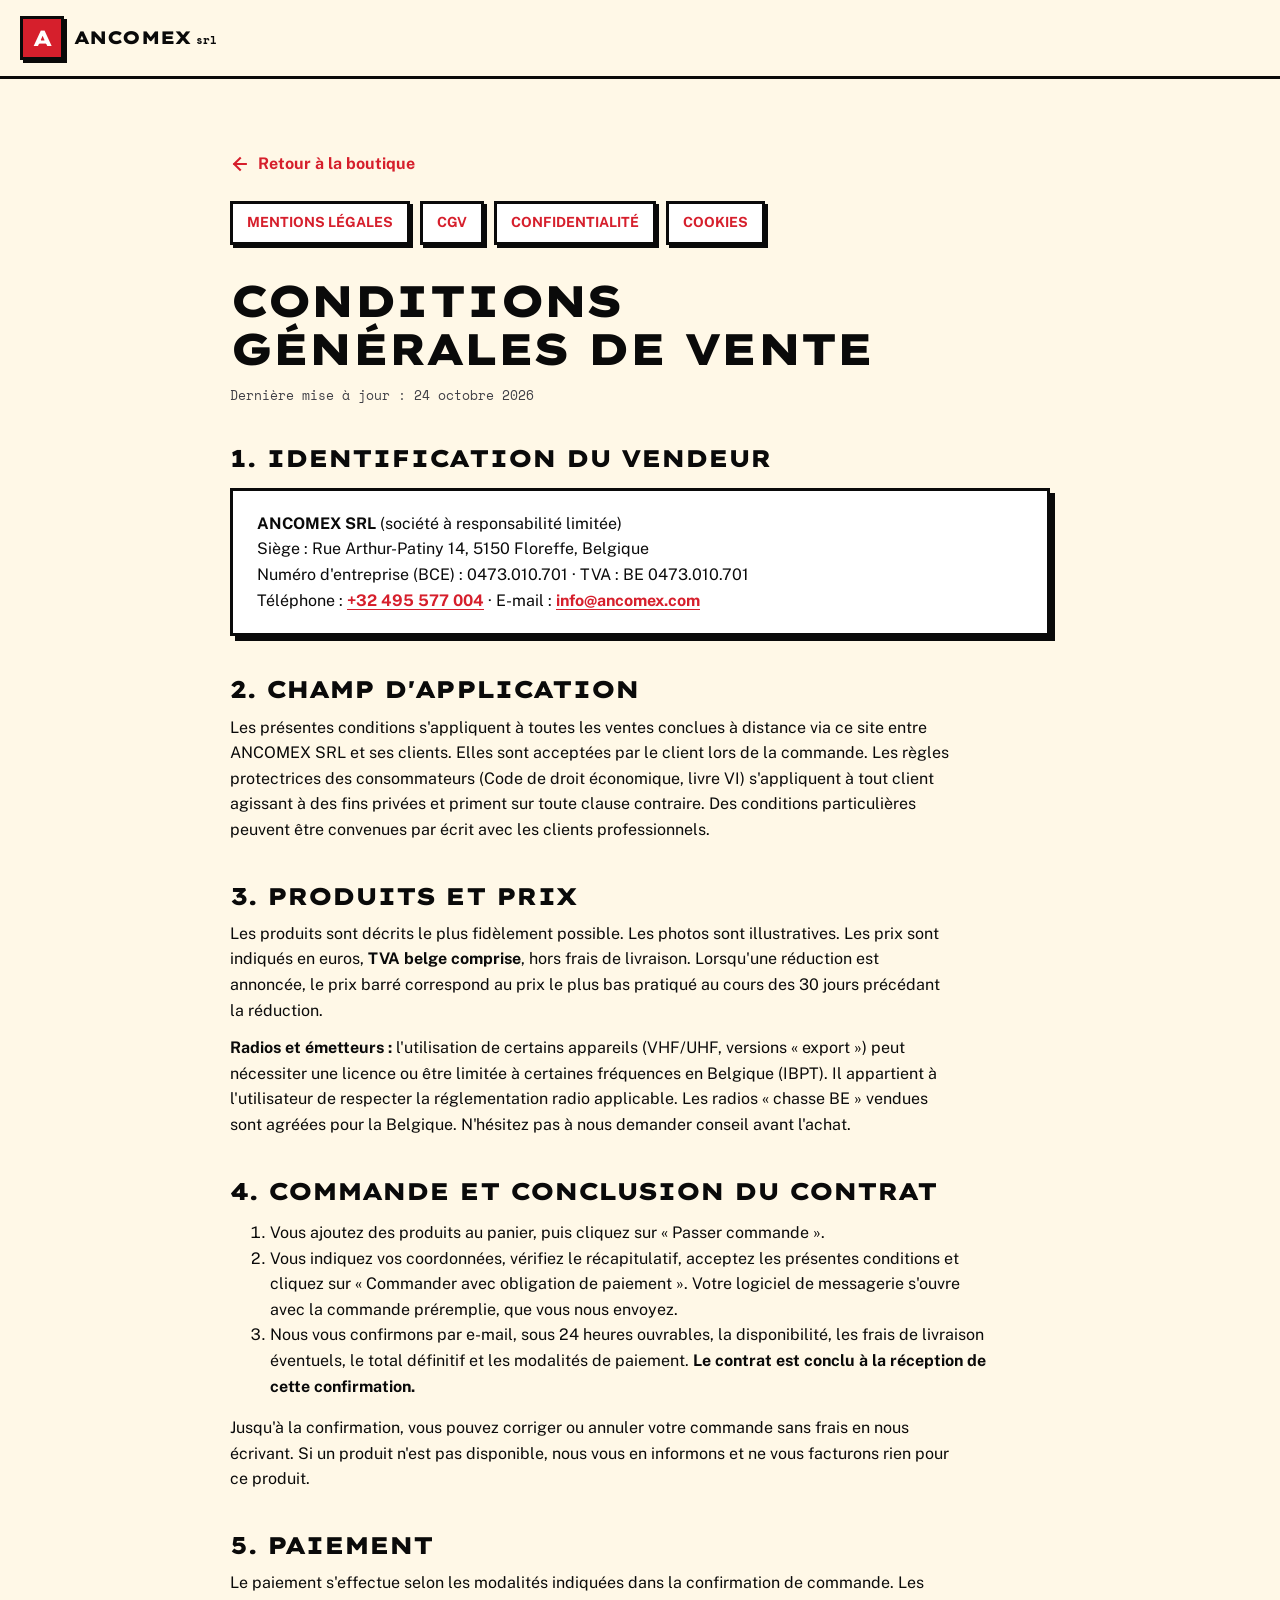
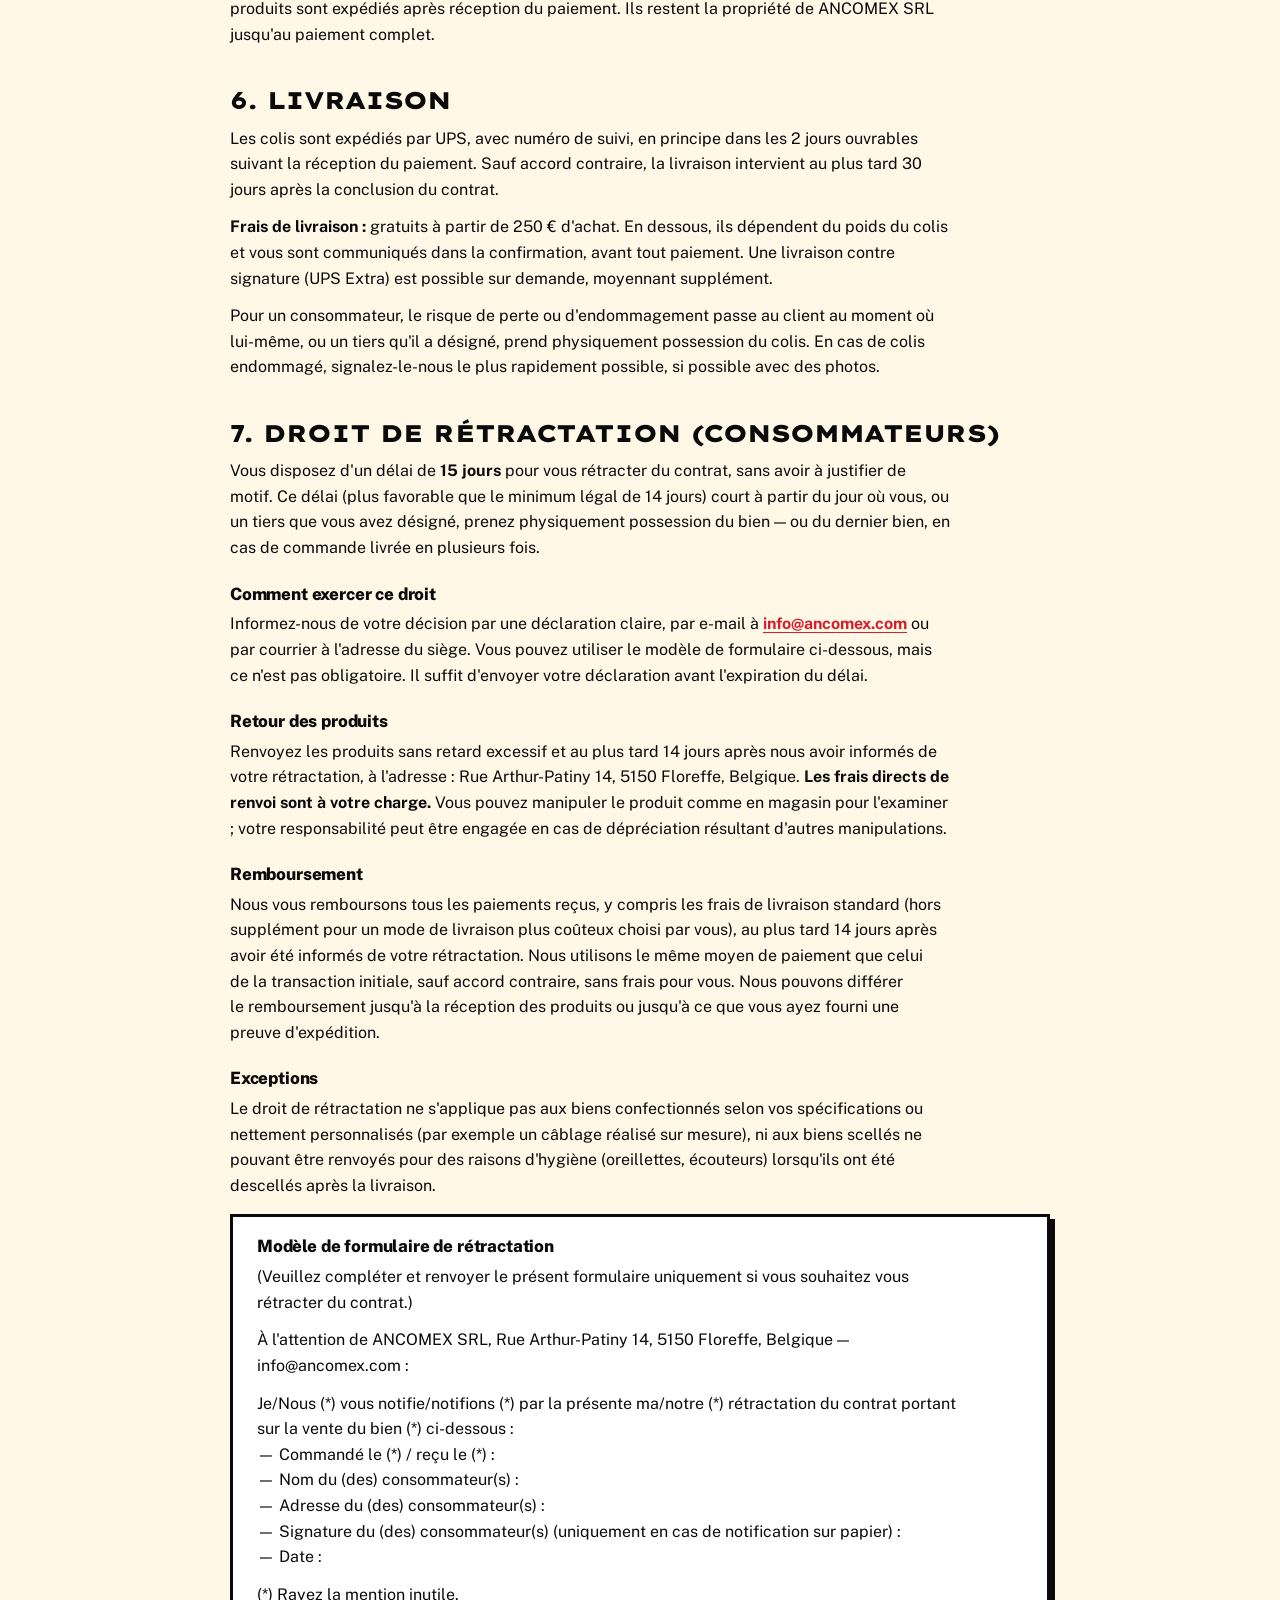
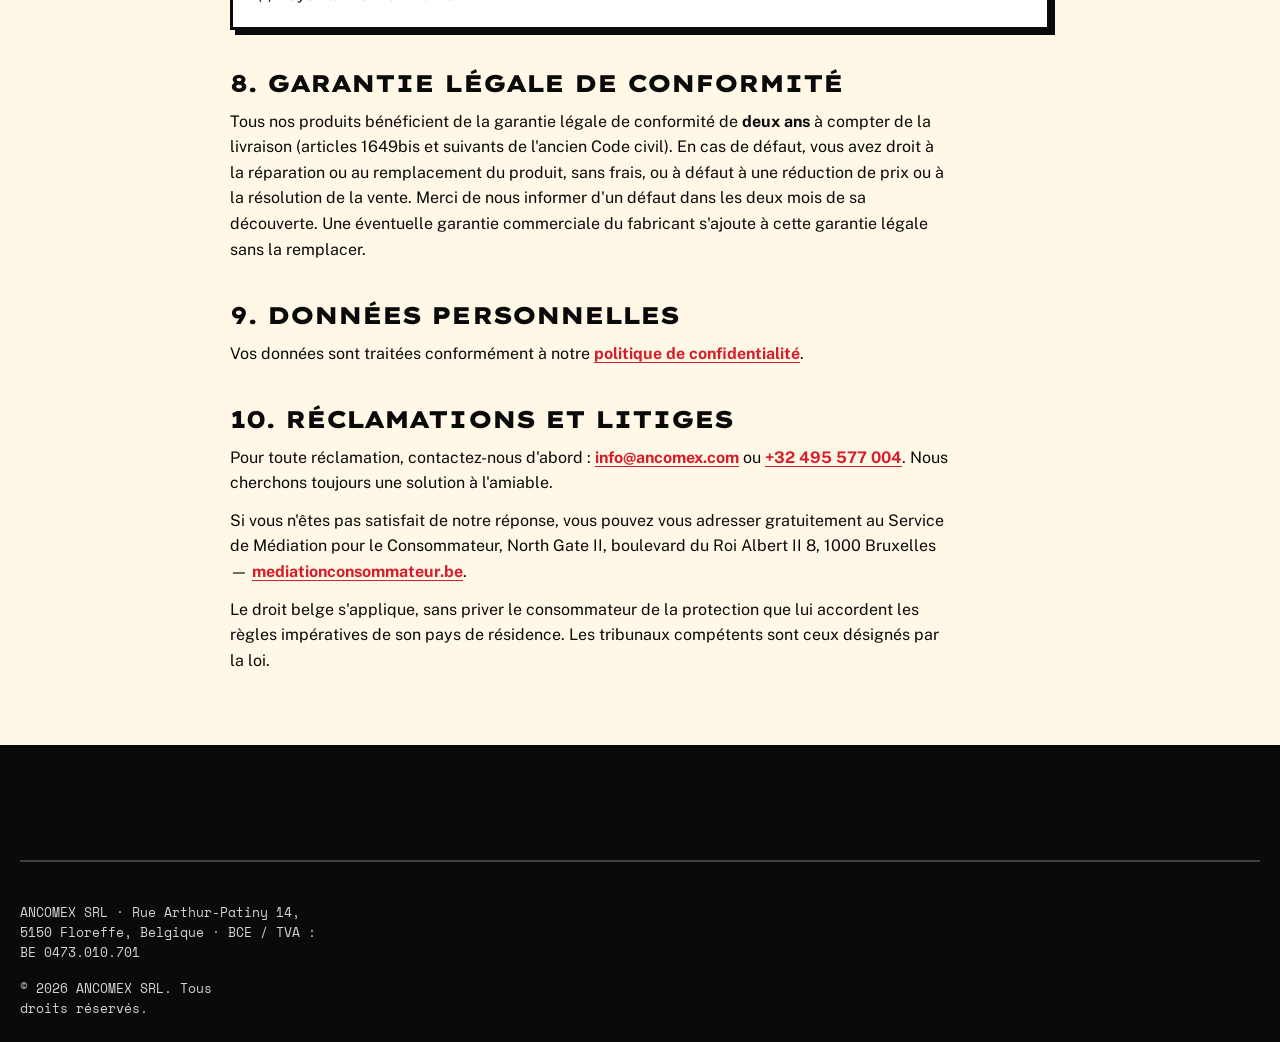
==== cgv.html @ 36da83a5 "Mise en conformité UE/Belgique : RGPD, cookies, CGV, Omnibus - Polices auto-hébergées (plus d'appel " ====
<!doctype html>
<html lang="fr">
<head>
  <meta charset="utf-8">
  <meta name="viewport" content="width=device-width, initial-scale=1">
  <title>Conditions générales de vente — Ancomex</title>
  <meta name="description" content="Conditions générales de vente d'Ancomex : commande, prix, livraison, droit de rétractation et garantie légale.">
  <meta name="theme-color" content="#FFD60A">
  <link rel="icon" href="favicon.svg?v=4" type="image/svg+xml">
  <link rel="stylesheet" href="styles-v5.css">
</head>
<body>
  <a class="skip" href="#main">Aller au contenu</a>
  <svg width="0" height="0" style="position:absolute" aria-hidden="true">
    <symbol id="i-arrow" viewBox="0 0 24 24"><path d="M5 12h14M12 5l7 7-7 7"/></symbol>
  </svg>
  <header class="header">
    <div class="container header__in">
      <a class="logo" href="index.html" aria-label="Ancomex, accueil">
        <span class="logo__mark" aria-hidden="true">A</span>
        <span class="logo__txt">ANCOMEX<small>srl</small></span>
      </a>
    </div>
  </header>
  <main id="main" class="legal">
    <div class="container legal__in">
      <a class="back" href="index.html"><svg class="ic" aria-hidden="true"><use href="#i-arrow"/></svg>Retour à la boutique</a>
      <nav class="legal__nav" aria-label="Pages légales">
        <a class="link" href="mentions-legales.html">Mentions légales</a>
        <a class="link" href="cgv.html" aria-current="page">CGV</a>
        <a class="link" href="confidentialite.html">Confidentialité</a>
        <a class="link" href="cookies.html">Cookies</a>
      </nav>
      <h1>Conditions générales de vente</h1>
      <p class="updated">Dernière mise à jour : 24 octobre 2026</p>

      <h2>1. Identification du vendeur</h2>
      <div class="box">
        <p><strong>ANCOMEX SRL</strong> (société à responsabilité limitée)<br>
        Siège : Rue Arthur-Patiny 14, 5150 Floreffe, Belgique<br>
        Numéro d'entreprise (BCE) : 0473.010.701 · TVA : BE 0473.010.701<br>
        Téléphone : <a href="tel:+32495577004">+32 495 577 004</a> · E-mail : <a href="mailto:info@ancomex.com">info@ancomex.com</a></p>
      </div>

      <h2>2. Champ d'application</h2>
      <p>Les présentes conditions s'appliquent à toutes les ventes conclues à distance via ce site entre ANCOMEX SRL et ses clients. Elles sont acceptées par le client lors de la commande. Les règles protectrices des consommateurs (Code de droit économique, livre VI) s'appliquent à tout client agissant à des fins privées et priment sur toute clause contraire. Des conditions particulières peuvent être convenues par écrit avec les clients professionnels.</p>

      <h2>3. Produits et prix</h2>
      <p>Les produits sont décrits le plus fidèlement possible. Les photos sont illustratives. Les prix sont indiqués en euros, <strong>TVA belge comprise</strong>, hors frais de livraison. Lorsqu'une réduction est annoncée, le prix barré correspond au prix le plus bas pratiqué au cours des 30 jours précédant la réduction.</p>
      <p><strong>Radios et émetteurs :</strong> l'utilisation de certains appareils (VHF/UHF, versions « export ») peut nécessiter une licence ou être limitée à certaines fréquences en Belgique (IBPT). Il appartient à l'utilisateur de respecter la réglementation radio applicable. Les radios « chasse BE » vendues sont agréées pour la Belgique. N'hésitez pas à nous demander conseil avant l'achat.</p>

      <h2>4. Commande et conclusion du contrat</h2>
      <ol>
        <li>Vous ajoutez des produits au panier, puis cliquez sur « Passer commande ».</li>
        <li>Vous indiquez vos coordonnées, vérifiez le récapitulatif, acceptez les présentes conditions et cliquez sur « Commander avec obligation de paiement ». Votre logiciel de messagerie s'ouvre avec la commande préremplie, que vous nous envoyez.</li>
        <li>Nous vous confirmons par e-mail, sous 24 heures ouvrables, la disponibilité, les frais de livraison éventuels, le total définitif et les modalités de paiement. <strong>Le contrat est conclu à la réception de cette confirmation.</strong></li>
      </ol>
      <p>Jusqu'à la confirmation, vous pouvez corriger ou annuler votre commande sans frais en nous écrivant. Si un produit n'est pas disponible, nous vous en informons et ne vous facturons rien pour ce produit.</p>

      <h2>5. Paiement</h2>
      <p>Le paiement s'effectue selon les modalités indiquées dans la confirmation de commande. Les produits sont expédiés après réception du paiement. Ils restent la propriété de ANCOMEX SRL jusqu'au paiement complet.</p>

      <h2>6. Livraison</h2>
      <p>Les colis sont expédiés par UPS, avec numéro de suivi, en principe dans les 2 jours ouvrables suivant la réception du paiement. Sauf accord contraire, la livraison intervient au plus tard 30 jours après la conclusion du contrat.</p>
      <p><strong>Frais de livraison :</strong> gratuits à partir de 250 € d'achat. En dessous, ils dépendent du poids du colis et vous sont communiqués dans la confirmation, avant tout paiement. Une livraison contre signature (UPS Extra) est possible sur demande, moyennant supplément.</p>
      <p>Pour un consommateur, le risque de perte ou d'endommagement passe au client au moment où lui-même, ou un tiers qu'il a désigné, prend physiquement possession du colis. En cas de colis endommagé, signalez-le-nous le plus rapidement possible, si possible avec des photos.</p>

      <h2 id="retractation">7. Droit de rétractation (consommateurs)</h2>
      <p>Vous disposez d'un délai de <strong>15 jours</strong> pour vous rétracter du contrat, sans avoir à justifier de motif. Ce délai (plus favorable que le minimum légal de 14 jours) court à partir du jour où vous, ou un tiers que vous avez désigné, prenez physiquement possession du bien — ou du dernier bien, en cas de commande livrée en plusieurs fois.</p>
      <h3>Comment exercer ce droit</h3>
      <p>Informez-nous de votre décision par une déclaration claire, par e-mail à <a href="mailto:info@ancomex.com">info@ancomex.com</a> ou par courrier à l'adresse du siège. Vous pouvez utiliser le modèle de formulaire ci-dessous, mais ce n'est pas obligatoire. Il suffit d'envoyer votre déclaration avant l'expiration du délai.</p>
      <h3>Retour des produits</h3>
      <p>Renvoyez les produits sans retard excessif et au plus tard 14 jours après nous avoir informés de votre rétractation, à l'adresse : Rue Arthur-Patiny 14, 5150 Floreffe, Belgique. <strong>Les frais directs de renvoi sont à votre charge.</strong> Vous pouvez manipuler le produit comme en magasin pour l'examiner ; votre responsabilité peut être engagée en cas de dépréciation résultant d'autres manipulations.</p>
      <h3>Remboursement</h3>
      <p>Nous vous remboursons tous les paiements reçus, y compris les frais de livraison standard (hors supplément pour un mode de livraison plus coûteux choisi par vous), au plus tard 14 jours après avoir été informés de votre rétractation. Nous utilisons le même moyen de paiement que celui de la transaction initiale, sauf accord contraire, sans frais pour vous. Nous pouvons différer le remboursement jusqu'à la réception des produits ou jusqu'à ce que vous ayez fourni une preuve d'expédition.</p>
      <h3>Exceptions</h3>
      <p>Le droit de rétractation ne s'applique pas aux biens confectionnés selon vos spécifications ou nettement personnalisés (par exemple un câblage réalisé sur mesure), ni aux biens scellés ne pouvant être renvoyés pour des raisons d'hygiène (oreillettes, écouteurs) lorsqu'ils ont été descellés après la livraison.</p>

      <div class="box">
        <h3 style="margin-top:0">Modèle de formulaire de rétractation</h3>
        <p>(Veuillez compléter et renvoyer le présent formulaire uniquement si vous souhaitez vous rétracter du contrat.)</p>
        <p>À l'attention de ANCOMEX SRL, Rue Arthur-Patiny 14, 5150 Floreffe, Belgique — info@ancomex.com :</p>
        <p>Je/Nous (*) vous notifie/notifions (*) par la présente ma/notre (*) rétractation du contrat portant sur la vente du bien (*) ci-dessous :<br>
        — Commandé le (*) / reçu le (*) :<br>
        — Nom du (des) consommateur(s) :<br>
        — Adresse du (des) consommateur(s) :<br>
        — Signature du (des) consommateur(s) (uniquement en cas de notification sur papier) :<br>
        — Date :</p>
        <p>(*) Rayez la mention inutile.</p>
      </div>

      <h2>8. Garantie légale de conformité</h2>
      <p>Tous nos produits bénéficient de la garantie légale de conformité de <strong>deux ans</strong> à compter de la livraison (articles 1649bis et suivants de l'ancien Code civil). En cas de défaut, vous avez droit à la réparation ou au remplacement du produit, sans frais, ou à défaut à une réduction de prix ou à la résolution de la vente. Merci de nous informer d'un défaut dans les deux mois de sa découverte. Une éventuelle garantie commerciale du fabricant s'ajoute à cette garantie légale sans la remplacer.</p>

      <h2>9. Données personnelles</h2>
      <p>Vos données sont traitées conformément à notre <a href="confidentialite.html">politique de confidentialité</a>.</p>

      <h2>10. Réclamations et litiges</h2>
      <p>Pour toute réclamation, contactez-nous d'abord : <a href="mailto:info@ancomex.com">info@ancomex.com</a> ou <a href="tel:+32495577004">+32 495 577 004</a>. Nous cherchons toujours une solution à l'amiable.</p>
      <p>Si vous n'êtes pas satisfait de notre réponse, vous pouvez vous adresser gratuitement au Service de Médiation pour le Consommateur, North Gate II, boulevard du Roi Albert II 8, 1000 Bruxelles — <a href="https://www.mediationconsommateur.be" rel="noopener">mediationconsommateur.be</a>.</p>
      <p>Le droit belge s'applique, sans priver le consommateur de la protection que lui accordent les règles impératives de son pays de résidence. Les tribunaux compétents sont ceux désignés par la loi.</p>
    </div>
  </main>
  <footer class="footer">
    <div class="container footer__bottom">
      <p>ANCOMEX SRL · Rue Arthur-Patiny 14, 5150 Floreffe, Belgique · BCE / TVA : BE 0473.010.701</p>
      <p>© 2026 ANCOMEX SRL. Tous droits réservés.</p>
    </div>
  </footer>
</body>
</html>
---- styles-v5.css ----
/* Polices auto-hébergées (SIL Open Font License) — aucun appel à Google */
@font-face { font-family: "Lexend Mega"; font-style: normal; font-weight: 600; font-display: swap; src: url("fonts/lexend-mega-600.woff2") format("woff2"); unicode-range: U+0000-00FF, U+0131, U+0152-0153, U+02BB-02BC, U+02C6, U+02DA, U+02DC, U+0304, U+0308, U+0329, U+2000-206F, U+20AC, U+2122, U+2191, U+2193, U+2212, U+2215, U+FEFF, U+FFFD; }
@font-face { font-family: "Lexend Mega"; font-style: normal; font-weight: 800; font-display: swap; src: url("fonts/lexend-mega-600.woff2") format("woff2"); unicode-range: U+0000-00FF, U+0131, U+0152-0153, U+02BB-02BC, U+02C6, U+02DA, U+02DC, U+0304, U+0308, U+0329, U+2000-206F, U+20AC, U+2122, U+2191, U+2193, U+2212, U+2215, U+FEFF, U+FFFD; }
@font-face { font-family: "Public Sans"; font-style: normal; font-weight: 400; font-display: swap; src: url("fonts/public-sans-400.woff2") format("woff2"); unicode-range: U+0000-00FF, U+0131, U+0152-0153, U+02BB-02BC, U+02C6, U+02DA, U+02DC, U+0304, U+0308, U+0329, U+2000-206F, U+20AC, U+2122, U+2191, U+2193, U+2212, U+2215, U+FEFF, U+FFFD; }
@font-face { font-family: "Public Sans"; font-style: normal; font-weight: 500; font-display: swap; src: url("fonts/public-sans-400.woff2") format("woff2"); unicode-range: U+0000-00FF, U+0131, U+0152-0153, U+02BB-02BC, U+02C6, U+02DA, U+02DC, U+0304, U+0308, U+0329, U+2000-206F, U+20AC, U+2122, U+2191, U+2193, U+2212, U+2215, U+FEFF, U+FFFD; }
@font-face { font-family: "Public Sans"; font-style: normal; font-weight: 700; font-display: swap; src: url("fonts/public-sans-400.woff2") format("woff2"); unicode-range: U+0000-00FF, U+0131, U+0152-0153, U+02BB-02BC, U+02C6, U+02DA, U+02DC, U+0304, U+0308, U+0329, U+2000-206F, U+20AC, U+2122, U+2191, U+2193, U+2212, U+2215, U+FEFF, U+FFFD; }
@font-face { font-family: "Public Sans"; font-style: normal; font-weight: 800; font-display: swap; src: url("fonts/public-sans-400.woff2") format("woff2"); unicode-range: U+0000-00FF, U+0131, U+0152-0153, U+02BB-02BC, U+02C6, U+02DA, U+02DC, U+0304, U+0308, U+0329, U+2000-206F, U+20AC, U+2122, U+2191, U+2193, U+2212, U+2215, U+FEFF, U+FFFD; }
@font-face { font-family: "Space Mono"; font-style: normal; font-weight: 400; font-display: swap; src: url("fonts/space-mono-400.woff2") format("woff2"); unicode-range: U+0000-00FF, U+0131, U+0152-0153, U+02BB-02BC, U+02C6, U+02DA, U+02DC, U+0304, U+0308, U+0329, U+2000-206F, U+20AC, U+2122, U+2191, U+2193, U+2212, U+2215, U+FEFF, U+FFFD; }
@font-face { font-family: "Space Mono"; font-style: normal; font-weight: 700; font-display: swap; src: url("fonts/space-mono-700.woff2") format("woff2"); unicode-range: U+0000-00FF, U+0131, U+0152-0153, U+02BB-02BC, U+02C6, U+02DA, U+02DC, U+0304, U+0308, U+0329, U+2000-206F, U+20AC, U+2122, U+2191, U+2193, U+2212, U+2215, U+FEFF, U+FFFD; }

/* Ancomex — UI UX Pro Max: Neubrutalism + Bento Box Grid
   Hard 3px borders, 5px offset shadows, flat saturated colors, no gradients.
   Type: Lexend Mega (display) + Public Sans (body) + Space Mono (data). */
:root {
  --ink: #0A0A0A;
  --paper: #FFF8E7;
  --surface: #FFFFFF;
  --surface-2: #FFF1C9;
  --yellow: #FFD60A;
  --red: #D61F2C;
  --red-press: #B3141F;
  --blue: #2B59FF;
  --green: #0B7A3E;
  --fg: #0A0A0A;
  --muted: #3F3F46;
  --on-red: #FFFFFF;
  --line: var(--ink);
  --shadow-c: var(--ink);
  --bw: 3px;
  --sh: 5px;
  --radius: 4px;
  --font-display: "Lexend Mega", "Arial Black", sans-serif;
  --font-body: "Public Sans", system-ui, sans-serif;
  --font-mono: "Space Mono", ui-monospace, monospace;
  --ease: cubic-bezier(.3, .7, .2, 1);
  color-scheme: light;
}
@media (prefers-color-scheme: dark) {
  :root:not([data-theme="light"]) {
    --paper: #111111; --surface: #1C1C1C; --surface-2: #26231A;
    --fg: #FFF8E7; --muted: #D4D4D8; --line: #FFF8E7; --shadow-c: #FFD60A;
    --red: #E5323E; --green: #34D27B;
    color-scheme: dark;
  }
}

*, *::before, *::after { box-sizing: border-box; }
html { scroll-behavior: smooth; scroll-padding-top: 96px; -webkit-text-size-adjust: 100%; }
body { margin: 0; background: var(--paper); color: var(--fg); font: 400 16px/1.6 var(--font-body); overflow-x: hidden; }
img { max-width: 100%; display: block; }
h1, h2, h3, h4 { margin: 0; line-height: 1.1; text-wrap: balance; }
h1, h2 { font-family: var(--font-display); font-weight: 800; letter-spacing: -.04em; text-transform: uppercase; }
h3, h4 { font-family: var(--font-body); font-weight: 800; letter-spacing: -.01em; }
p { margin: 0; text-wrap: pretty; }
a { color: inherit; }
button { font: inherit; color: inherit; cursor: pointer; }
mark { background: var(--yellow); color: var(--ink); padding: 0 .15em; box-decoration-break: clone; -webkit-box-decoration-break: clone; }
.mono { font-family: var(--font-mono); font-variant-numeric: tabular-nums; }
:focus-visible { outline: 3px solid var(--blue); outline-offset: 3px; }
.sr-only { position: absolute; width: 1px; height: 1px; overflow: hidden; clip: rect(0 0 0 0); white-space: nowrap; }
.skip { position: absolute; left: 16px; top: -60px; z-index: 100; background: var(--yellow); color: var(--ink); border: var(--bw) solid var(--ink); padding: 10px 16px; font-weight: 800; }
.skip:focus { top: 12px; }
.container { width: min(1240px, 100% - 32px); margin-inline: auto; }
.ic { width: 20px; height: 20px; fill: none; stroke: currentColor; stroke-width: 2.5; stroke-linecap: square; stroke-linejoin: miter; flex: none; }

/* Shared brutal box */
.card, .tile, .cat, .form, .search input, .select select, .field input, .field textarea, .chip, .btn, .btn-icon, .btn-cart, .add, .drawer, .modal, .toast, .summary, .qty, .line img {
  border: var(--bw) solid var(--line);
  border-radius: var(--radius);
}
.lift { box-shadow: var(--sh) var(--sh) 0 var(--shadow-c); }

/* Topbar */
.topbar { background: var(--ink); color: #FFF8E7; font-size: 14px; font-weight: 500; border-bottom: var(--bw) solid var(--ink); }
.topbar__in { display: flex; gap: 24px; align-items: center; min-height: 40px; flex-wrap: wrap; }
.topbar a { display: inline-flex; gap: 6px; align-items: center; text-decoration: none; }
.topbar a:hover { text-decoration: underline; text-underline-offset: 3px; }
.topbar .ic { width: 16px; height: 16px; }
.topbar__note { margin-left: auto; background: var(--yellow); color: var(--ink); padding: 2px 10px; font-weight: 800; font-family: var(--font-mono); font-size: 13px; }
@media (max-width: 640px) { .topbar__note, .topbar a[href^="mailto"] { display: none; } }

/* Header */
.header { position: sticky; top: 0; z-index: 40; background: var(--paper); border-bottom: var(--bw) solid var(--line); }
.header__in { display: flex; align-items: center; gap: 24px; min-height: 76px; }
.logo { display: inline-flex; align-items: center; gap: 10px; text-decoration: none; }
.logo__mark { width: 44px; height: 44px; display: grid; place-items: center; background: var(--red); color: #fff; font: 800 22px var(--font-display); border: var(--bw) solid var(--ink); box-shadow: 3px 3px 0 var(--ink); }
.logo__txt { font: 800 18px/1 var(--font-display); letter-spacing: -.03em; }
.logo__txt small { font: 700 11px var(--font-mono); margin-left: 6px; letter-spacing: 0; }
.nav { display: flex; gap: 4px; margin-left: auto; }
.nav a { text-decoration: none; font-weight: 700; padding: 10px 14px; border: var(--bw) solid transparent; transition: background-color .15s, border-color .15s; }
.nav a:hover { background: var(--yellow); color: var(--ink); border-color: var(--ink); }
.header__actions { display: flex; gap: 10px; align-items: center; }
.btn-icon { width: 46px; height: 46px; display: inline-grid; place-items: center; background: var(--surface); box-shadow: 3px 3px 0 var(--shadow-c); transition: transform .12s var(--ease), box-shadow .12s var(--ease); }
.btn-icon:hover { background: var(--yellow); color: var(--ink); }
.btn-icon:active, .btn-cart:active, .btn:active, .add:active { transform: translate(3px, 3px); box-shadow: 0 0 0 var(--shadow-c); }
.nav-toggle { display: none; }
.btn-cart { position: relative; display: inline-flex; align-items: center; gap: 8px; height: 46px; padding: 0 16px; background: var(--yellow); color: var(--ink); font-weight: 800; box-shadow: 3px 3px 0 var(--shadow-c); transition: transform .12s var(--ease), box-shadow .12s var(--ease); }
.btn-cart:hover { background: #FFE14D; }
.badge { min-width: 24px; height: 24px; padding: 0 6px; background: var(--ink); color: var(--yellow); font: 700 12px var(--font-mono); display: inline-grid; place-items: center; border-radius: 99px; }
.badge.bump { animation: bump .35s var(--ease); }
@keyframes bump { 40% { transform: scale(1.4) rotate(-8deg); } }
@media (max-width: 880px) {
  .nav-toggle { display: inline-grid; }
  .nav { position: absolute; inset: 76px 0 auto; flex-direction: column; background: var(--paper); border-bottom: var(--bw) solid var(--line); padding: 8px 16px 16px; gap: 4px; display: none; }
  .nav.open { display: flex; }
  .nav a { padding: 14px 12px; border-color: var(--line); }
  .header__actions { margin-left: auto; }
}
@media (max-width: 420px) { .btn-cart__label { display: none; } .logo__txt { font-size: 15px; } }

/* Buttons */
.btn { display: inline-flex; align-items: center; justify-content: center; gap: 10px; min-height: 52px; padding: 0 22px; font-weight: 800; text-decoration: none; text-transform: uppercase; letter-spacing: .02em; font-size: 15px; box-shadow: var(--sh) var(--sh) 0 var(--shadow-c); transition: transform .12s var(--ease), box-shadow .12s var(--ease), background-color .15s; }
.btn:hover { transform: translate(-2px, -2px); box-shadow: calc(var(--sh) + 2px) calc(var(--sh) + 2px) 0 var(--shadow-c); }
.btn--primary { background: var(--red); color: var(--on-red); }
.btn--primary:hover { background: var(--red-press); }
.btn--light { background: var(--surface); color: var(--fg); }
.btn--light:hover { background: var(--yellow); color: var(--ink); }
.btn--block { width: 100%; }
.btn[disabled] { opacity: .45; cursor: not-allowed; transform: none; }
.link { display: inline-flex; gap: 8px; align-items: center; font-weight: 800; text-decoration: none; min-height: 44px; padding: 0 14px; border: var(--bw) solid var(--line); background: var(--surface); box-shadow: 3px 3px 0 var(--shadow-c); text-transform: uppercase; font-size: 14px; transition: background-color .15s; }
.link:hover { background: var(--yellow); color: var(--ink); }

/* Hero bento */
.hero { padding-block: clamp(24px, 4vw, 48px) clamp(32px, 5vw, 56px); }
.bento { display: grid; grid-template-columns: repeat(4, 1fr); grid-auto-rows: minmax(150px, auto); gap: 20px; }
.tile { position: relative; background: var(--surface); box-shadow: var(--sh) var(--sh) 0 var(--shadow-c); padding: 28px; overflow: hidden; text-decoration: none; }
a.tile { transition: transform .15s var(--ease), box-shadow .15s var(--ease); }
a.tile:hover { transform: translate(-3px, -3px); box-shadow: calc(var(--sh) + 3px) calc(var(--sh) + 3px) 0 var(--shadow-c); }
.tile--hero { grid-column: span 3; grid-row: span 2; background: var(--yellow); color: var(--ink); display: flex; flex-direction: column; justify-content: center; padding: clamp(28px, 4vw, 56px); }
.tile--hero mark { background: var(--ink); color: var(--yellow); }
.eyebrow { display: inline-block; align-self: flex-start; font: 700 13px var(--font-mono); text-transform: uppercase; letter-spacing: .06em; background: var(--ink); color: var(--yellow); padding: 4px 10px; margin-bottom: 20px; }
.hero h1 { font-size: clamp(30px, 4.6vw, 62px); line-height: 1.04; }
.lead { margin-top: 24px; font-size: clamp(16px, 1.5vw, 19px); font-weight: 500; max-width: 58ch; }
.tile--hero .lead { color: var(--ink); }
.hero__cta { display: flex; gap: 16px; flex-wrap: wrap; margin-top: 32px; }
.tile--hero .btn { --shadow-c: var(--ink); border-color: var(--ink); }
.tile--hero .btn--light { background: #fff; color: var(--ink); }
.tile--product { grid-row: span 2; background: #fff; color: var(--ink); display: flex; flex-direction: column; padding: 20px; }
.tile--product img { flex: 1; width: 100%; object-fit: contain; min-height: 180px; }
.tile__caption { display: flex; flex-direction: column; gap: 2px; border-top: var(--bw) solid var(--ink); padding-top: 12px; margin-top: 8px; }
.tile__caption strong { font-size: 17px; }
.tile__caption s { opacity: .6; margin-left: 6px; }
.sticker { position: absolute; top: 14px; right: 14px; z-index: 1; background: var(--red); color: #fff; font: 800 15px var(--font-mono); padding: 8px 12px; border: var(--bw) solid var(--ink); transform: rotate(6deg); box-shadow: 3px 3px 0 var(--ink); }
.tile--stat { grid-column: span 2; display: flex; flex-direction: column; justify-content: space-between; gap: 8px; }
.tile--stat strong { font-size: clamp(32px, 4vw, 52px); font-weight: 700; line-height: 1; letter-spacing: -.04em; }
.tile--stat span { font-weight: 700; font-size: 17px; }
.tile--red { background: var(--red); color: #fff; }
.tile--black { background: var(--ink); color: var(--yellow); }
@media (prefers-color-scheme: dark) { :root:not([data-theme="light"]) .tile--black { border-color: var(--yellow); } }
.tile__arrow { position: absolute; right: 24px; bottom: 24px; width: 32px; height: 32px; transition: transform .2s var(--ease); }
a.tile:hover .tile__arrow { transform: translateX(6px); }
@media (max-width: 1000px) {
  .bento { grid-template-columns: repeat(2, 1fr); }
  .tile--hero { grid-column: span 2; grid-row: auto; }
  .tile--product { grid-column: span 2; grid-row: auto; min-height: 340px; }
  .tile--stat { grid-column: span 1; }
}
@media (max-width: 560px) {
  .bento { grid-template-columns: 1fr; gap: 16px; }
  .tile--hero, .tile--product, .tile--stat { grid-column: auto; }
  .tile { padding: 22px; }
}

/* Ticker */
.ticker { background: var(--ink); color: var(--yellow); border-block: var(--bw) solid var(--ink); overflow: hidden; }
.ticker__track { list-style: none; margin: 0; padding: 14px 0; display: flex; gap: 48px; width: max-content; animation: ticker 40s linear infinite; }
.ticker__track li { display: inline-flex; align-items: center; gap: 10px; font: 700 15px var(--font-mono); text-transform: uppercase; white-space: nowrap; }
.ticker:hover .ticker__track { animation-play-state: paused; }
@keyframes ticker { to { transform: translateX(-50%); } }

/* Sections */
.section { padding-block: clamp(56px, 8vw, 96px); }
.section--alt { background: var(--surface-2); border-block: var(--bw) solid var(--line); }
.section--dark { background: var(--red); color: #fff; border-block: var(--bw) solid var(--ink); }
.section__head { margin-bottom: 36px; }
.section__head--row { display: flex; justify-content: space-between; align-items: end; gap: 16px; flex-wrap: wrap; }
.section__head h2 { font-size: clamp(26px, 3.6vw, 44px); }
.section__head p { color: var(--muted); margin-top: 10px; font-weight: 500; }
.section--dark .section__head p { color: #fff; }

/* Categories bento */
.cats { display: grid; grid-template-columns: repeat(4, 1fr); gap: 20px; }
.cat { display: flex; flex-direction: column; gap: 16px; text-align: left; padding: 24px; background: var(--surface); box-shadow: var(--sh) var(--sh) 0 var(--shadow-c); transition: transform .15s var(--ease), box-shadow .15s var(--ease), background-color .15s; min-height: 200px; }
.cat:hover { transform: translate(-3px, -3px); box-shadow: calc(var(--sh) + 3px) calc(var(--sh) + 3px) 0 var(--shadow-c); background: var(--yellow); color: var(--ink); }
.cat:hover p { color: var(--ink); }
.cat:nth-child(1) { grid-column: span 2; grid-row: span 2; background: var(--ink); color: #FFF8E7; }
.cat:nth-child(1) p { color: #D4D4D8; }
.cat:nth-child(1) h3 { font: 800 clamp(22px, 2.6vw, 32px)/1.1 var(--font-display); letter-spacing: -.04em; text-transform: uppercase; }
.cat:nth-child(2) { grid-column: span 2; background: var(--yellow); color: var(--ink); }
.cat:nth-child(2) p { color: var(--ink); }
.cat:nth-child(1):hover { background: var(--red); color: #fff; }
.cat:nth-child(1):hover p { color: #fff; }
.cat:nth-child(2):hover { background: #fff; }
.cat .ic { width: 52px; height: 52px; padding: 11px; background: var(--red); color: #fff; border: var(--bw) solid var(--ink); }
.cat h3 { font-size: 19px; }
.cat p { color: var(--muted); font-size: 15px; margin-top: 6px; }
.cat__count { display: inline-block; margin-top: 14px; font: 700 13px var(--font-mono); background: var(--ink); color: var(--yellow); padding: 3px 8px; }
.cat:nth-child(1) .cat__count { background: var(--yellow); color: var(--ink); }
@media (prefers-color-scheme: dark) { :root:not([data-theme="light"]) .cat:nth-child(1) { background: #000; } :root:not([data-theme="light"]) .cat__count { background: var(--yellow); color: var(--ink); } }
@media (max-width: 1000px) { .cats { grid-template-columns: repeat(2, 1fr); } .cat:nth-child(1) { grid-row: auto; } }
@media (max-width: 560px) { .cats { grid-template-columns: 1fr; } .cat:nth-child(1), .cat:nth-child(2) { grid-column: auto; } .cat { min-height: 0; } }

/* Toolbar + chips */
.toolbar { display: flex; gap: 16px; margin-bottom: 20px; flex-wrap: wrap; }
.search { flex: 1 1 320px; position: relative; display: flex; align-items: center; }
.search .ic { position: absolute; left: 16px; pointer-events: none; }
.search input, .select select, .field input, .field textarea { width: 100%; min-height: 52px; background: var(--surface); color: var(--fg); font: 500 16px var(--font-body); padding: 10px 14px; box-shadow: 3px 3px 0 var(--shadow-c); transition: box-shadow .12s, transform .12s; }
.search input { padding-left: 48px; }
.search input::placeholder { color: var(--muted); }
.search input:focus, .select select:focus, .field input:focus, .field textarea:focus { outline: none; background: var(--surface-2); box-shadow: var(--sh) var(--sh) 0 var(--blue); }
.select { flex: 0 0 240px; }
.select select { font-weight: 700; cursor: pointer; }
@media (max-width: 560px) { .select { flex: 1 1 100%; } }
.chips { display: flex; gap: 10px; flex-wrap: wrap; margin-bottom: 32px; }
.chip { min-height: 44px; padding: 0 16px; background: var(--surface); font-weight: 700; font-size: 14px; white-space: nowrap; transition: background-color .15s, transform .12s, box-shadow .12s; }
.chip:hover { background: var(--yellow); color: var(--ink); }
.chip[aria-pressed="true"] { background: var(--ink); color: var(--yellow); box-shadow: 3px 3px 0 var(--red); }
@media (prefers-color-scheme: dark) { :root:not([data-theme="light"]) .chip[aria-pressed="true"] { background: var(--yellow); color: var(--ink); } }

/* Product grid */
.grid { display: grid; grid-template-columns: repeat(auto-fill, minmax(250px, 1fr)); gap: 24px; }
.product { display: flex; flex-direction: column; background: var(--surface); box-shadow: var(--sh) var(--sh) 0 var(--shadow-c); transition: transform .15s var(--ease), box-shadow .15s var(--ease); }
.product:hover { transform: translate(-3px, -3px); box-shadow: calc(var(--sh) + 3px) calc(var(--sh) + 3px) 0 var(--shadow-c); }
.product__media { position: relative; aspect-ratio: 1; background: #fff; padding: 20px; border-bottom: var(--bw) solid var(--line); }
.product__media img { width: 100%; height: 100%; object-fit: contain; transition: transform .3s var(--ease); }
.product:hover .product__media img { transform: scale(1.05) rotate(-1.5deg); }
.product__tags { position: absolute; top: 12px; left: 12px; display: flex; gap: 6px; flex-wrap: wrap; }
.tag { font: 700 12px var(--font-mono); padding: 4px 8px; background: var(--red); color: #fff; border: 2px solid var(--ink); white-space: nowrap; }
.tag--dark { background: var(--yellow); color: var(--ink); }
.product__body { display: flex; flex-direction: column; gap: 8px; padding: 18px; flex: 1; }
.product__brand { align-self: flex-start; font: 700 11px var(--font-mono); letter-spacing: .06em; text-transform: uppercase; border: 2px solid var(--line); padding: 2px 6px; }
.product__name { font-size: 16px; line-height: 1.35; }
.product__desc { font-size: 14px; color: var(--muted); }
.product__stock { display: inline-flex; gap: 6px; align-items: center; font-size: 13px; font-weight: 700; color: var(--green); }
.product__stock .ic { width: 16px; height: 16px; }
.product__foot { display: flex; align-items: end; justify-content: space-between; gap: 8px; margin-top: auto; padding-top: 14px; border-top: 2px dashed var(--line); }
.price { font: 700 21px var(--font-mono); letter-spacing: -.03em; font-variant-numeric: tabular-nums; }
.price s { display: block; font-size: 13px; font-weight: 400; color: var(--muted); }
.add { width: 48px; height: 48px; display: grid; place-items: center; background: var(--yellow); color: var(--ink); box-shadow: 3px 3px 0 var(--shadow-c); transition: background-color .15s, transform .12s, box-shadow .12s; }
.add:hover { background: var(--red); color: #fff; }
.add.done { background: var(--green); color: #fff; }
.empty { text-align: center; color: var(--muted); padding: 48px 0; font-weight: 500; }
.empty a { color: var(--red); font-weight: 800; }

/* Brands */
.brands { list-style: none; padding: 0; margin: 0; display: grid; grid-template-columns: repeat(4, 1fr); gap: 16px; }
.brands li { background: #fff; color: var(--ink); border: var(--bw) solid var(--ink); box-shadow: var(--sh) var(--sh) 0 var(--ink); display: grid; place-items: center; min-height: 100px; font: 800 clamp(15px, 1.7vw, 20px) var(--font-display); letter-spacing: -.04em; text-transform: uppercase; transition: transform .15s var(--ease), background-color .15s; }
.brands li:nth-child(odd) { transform: rotate(-1deg); }
.brands li:nth-child(even) { transform: rotate(1deg); }
.brands li:hover { transform: rotate(0) translate(-2px, -2px); background: var(--yellow); }
@media (max-width: 640px) { .brands { grid-template-columns: repeat(2, 1fr); } }

/* Contact + forms */
.contact { display: grid; grid-template-columns: 1fr 1fr; gap: 48px; align-items: start; }
.contact__info h2 { font-size: clamp(26px, 3.6vw, 44px); }
.contact__info > p { color: var(--muted); margin-top: 16px; max-width: 48ch; font-weight: 500; }
.contact__list { list-style: none; padding: 0; margin: 32px 0 0; display: grid; gap: 14px; }
.contact__list li { display: flex; gap: 14px; align-items: center; font-weight: 700; }
.contact__list .ic { width: 40px; height: 40px; padding: 8px; background: var(--yellow); color: var(--ink); border: var(--bw) solid var(--ink); }
.contact__list a { text-decoration: underline; text-decoration-thickness: 2px; text-underline-offset: 4px; }
.contact__list a:hover { background: var(--yellow); color: var(--ink); }
@media (max-width: 880px) { .contact { grid-template-columns: 1fr; } }
.form { display: grid; gap: 18px; padding: 32px; background: var(--surface); }
.contact .form { box-shadow: 8px 8px 0 var(--shadow-c); }
.form h3 { font: 800 22px var(--font-display); letter-spacing: -.04em; text-transform: uppercase; }
.field { display: grid; gap: 8px; }
.field label { font-weight: 800; font-size: 14px; text-transform: uppercase; letter-spacing: .03em; }
.field textarea { resize: vertical; }
.field.invalid input, .field.invalid textarea { border-color: var(--red); box-shadow: 3px 3px 0 var(--red); }
.err { color: var(--red); font-size: 14px; font-weight: 700; }
.hint { color: var(--muted); font-size: 14px; }
.row2 { display: grid; grid-template-columns: 1fr 1fr; gap: 16px; }
@media (max-width: 520px) { .row2 { grid-template-columns: 1fr; } .form { padding: 22px; } }

/* Footer */
.footer { background: var(--ink); color: #D4D4D8; padding-top: 64px; border-top: var(--bw) solid var(--ink); }
.footer__in { display: grid; grid-template-columns: 2fr 1fr 1fr; gap: 32px; }
.footer p { margin-top: 16px; max-width: 40ch; }
.footer h4 { color: var(--yellow); font: 700 14px var(--font-mono); text-transform: uppercase; margin-bottom: 16px; }
.footer ul { list-style: none; padding: 0; margin: 0; display: grid; gap: 10px; }
.footer a, .footer button { text-decoration: none; background: none; border: 0; padding: 0; text-align: left; }
.footer a:hover, .footer button:hover { color: var(--yellow); text-decoration: underline; }
.footer .logo__txt { color: #fff; }
.footer__bottom { border-top: 2px solid #3F3F46; margin-top: 48px; padding-block: 24px; font: 400 13px var(--font-mono); }
@media (max-width: 720px) { .footer__in { grid-template-columns: 1fr; } }

/* Drawer */
.scrim { position: fixed; inset: 0; background: rgb(10 10 10 / .6); z-index: 60; opacity: 0; transition: opacity .2s; }
.scrim.show { opacity: 1; }
.drawer { position: fixed; top: 0; right: 0; height: 100dvh; width: min(440px, 100%); background: var(--paper); z-index: 70; display: flex; flex-direction: column; transform: translateX(110%); transition: transform .28s var(--ease); border-radius: 0; border-width: 0 0 0 var(--bw); }
.drawer.open { transform: none; }
.drawer__head { display: flex; justify-content: space-between; align-items: center; padding: 16px 24px; background: var(--yellow); color: var(--ink); border-bottom: var(--bw) solid var(--ink); }
.drawer__head h2 { font-size: 20px; }
.drawer__head .btn-icon { --shadow-c: var(--ink); border-color: var(--ink); background: #fff; color: var(--ink); }
.drawer__body { flex: 1; overflow-y: auto; padding: 16px 24px; overscroll-behavior: contain; }
.drawer__foot { border-top: var(--bw) solid var(--line); padding: 16px 24px calc(24px + env(safe-area-inset-bottom)); display: grid; gap: 16px; background: var(--surface); }
.line { display: grid; grid-template-columns: 68px 1fr auto; gap: 14px; align-items: center; padding-block: 14px; border-bottom: 2px dashed var(--line); }
.line img { width: 68px; height: 68px; object-fit: contain; background: #fff; padding: 4px; }
.line__name { font-weight: 700; font-size: 14px; line-height: 1.35; }
.line__price { font: 700 14px var(--font-mono); }
.qty { display: inline-flex; align-items: center; margin-top: 8px; background: var(--surface); border-width: 2px; }
.qty button { width: 38px; height: 38px; display: grid; place-items: center; background: none; border: 0; }
.qty button:hover { background: var(--yellow); color: var(--ink); }
.qty .ic { width: 16px; height: 16px; }
.qty span { min-width: 28px; text-align: center; font: 700 15px var(--font-mono); }
.line__remove { background: none; border: 0; width: 44px; height: 44px; display: grid; place-items: center; }
.line__remove:hover { background: var(--red); color: #fff; }
.cart-empty { text-align: center; padding: 48px 0; font-weight: 700; }
.cart-empty .ic { width: 56px; height: 56px; margin: 0 auto 16px; }
.total { display: flex; justify-content: space-between; align-items: baseline; font-weight: 800; text-transform: uppercase; }
.total strong { font: 700 26px var(--font-mono); letter-spacing: -.03em; }
.ship { font-size: 14px; font-weight: 500; }
.ship__bar { height: 14px; background: var(--surface-2); margin-top: 8px; border: 2px solid var(--line); }
.ship__bar i { display: block; height: 100%; background: var(--green); transition: width .4s var(--ease); }

/* Modal */
.modal { padding: 0; width: min(580px, 100% - 32px); background: var(--surface); color: var(--fg); box-shadow: 10px 10px 0 var(--shadow-c); }
.modal::backdrop { background: rgb(10 10 10 / .65); }
.modal .form { border: 0; }
.modal__head { display: flex; justify-content: space-between; align-items: center; gap: 16px; }
.modal__head h2 { font-size: 20px; }
.summary { background: var(--surface-2); padding: 16px; font-size: 14px; display: grid; gap: 8px; border-width: 2px; }
.summary div { display: flex; justify-content: space-between; gap: 12px; }
.summary strong { font-family: var(--font-mono); }

/* Toast */
.toast { position: fixed; left: 50%; bottom: 24px; transform: translate(-50%, 24px); background: var(--yellow); color: var(--ink); border-color: var(--ink); padding: 12px 18px; box-shadow: var(--sh) var(--sh) 0 var(--ink); opacity: 0; pointer-events: none; transition: opacity .15s, transform .2s var(--ease); z-index: 80; max-width: calc(100% - 32px); font-weight: 800; }
.toast.show { opacity: 1; transform: translate(-50%, 0); }

/* Reveal */
.reveal { opacity: 0; transform: translateY(18px); transition: opacity .45s var(--ease), transform .45s var(--ease); }
.reveal.in { opacity: 1; transform: none; }
.product.reveal.in:hover, .cat.reveal.in:hover { transform: translate(-3px, -3px); }

@media (prefers-reduced-motion: reduce) {
  html { scroll-behavior: auto; }
  *, *::before, *::after { animation: none !important; transition-duration: .01ms !important; }
  .ticker__track { flex-wrap: wrap; width: auto; justify-content: center; gap: 16px 32px; padding-inline: 16px; }
  .ticker__track li[aria-hidden="true"] { display: none; }
  .reveal { opacity: 1; transform: none; }
}

/* Legal pages + compliance UI */
.legal { padding-block: clamp(40px, 6vw, 72px); }
.legal__in { max-width: 820px; }
.legal h1 { font-size: clamp(26px, 4vw, 44px); margin-bottom: 12px; }
.legal .updated { font: 400 13px var(--font-mono); color: var(--muted); margin-bottom: 32px; }
.legal h2 { font-size: clamp(18px, 2.2vw, 24px); margin: 40px 0 12px; }
.legal h3 { font-size: 17px; margin: 24px 0 8px; }
.legal p, .legal li { max-width: 72ch; }
.legal p + p { margin-top: 12px; }
.legal ul { padding-left: 20px; display: grid; gap: 6px; }
.legal a { color: var(--red); font-weight: 700; text-underline-offset: 3px; }
.legal .box { background: var(--surface); border: var(--bw) solid var(--line); box-shadow: var(--sh) var(--sh) 0 var(--shadow-c); padding: 20px 24px; margin-top: 16px; }
.legal table { display: block; overflow-x: auto; width: 100%; border-collapse: collapse; margin-top: 12px; font-size: 15px; }
.legal th, .legal td { border: 2px solid var(--line); padding: 10px 12px; text-align: left; vertical-align: top; }
.legal th { background: var(--yellow); color: var(--ink); }
.legal__nav { display: flex; flex-wrap: wrap; gap: 10px; margin-bottom: 32px; }
.back { display: inline-flex; gap: 8px; align-items: center; font-weight: 800; text-decoration: none; margin-bottom: 24px; }
.back .ic { transform: rotate(180deg); }
.check { display: grid; grid-template-columns: 24px 1fr; gap: 12px; align-items: start; font-size: 15px; }
.check input { width: 24px; height: 24px; margin: 0; accent-color: var(--red); }
.check a { color: var(--red); font-weight: 700; }
.privacy-note { font-size: 13px; color: var(--muted); }
.privacy-note a { color: inherit; font-weight: 700; }
.price-note { font-size: 13px; color: var(--muted); margin-top: 24px; }
.footer__legal { display: flex; flex-wrap: wrap; gap: 8px 20px; margin-top: 12px; }
.footer__legal a { text-decoration: underline; text-underline-offset: 3px; }
.footer__id { margin-top: 8px; }
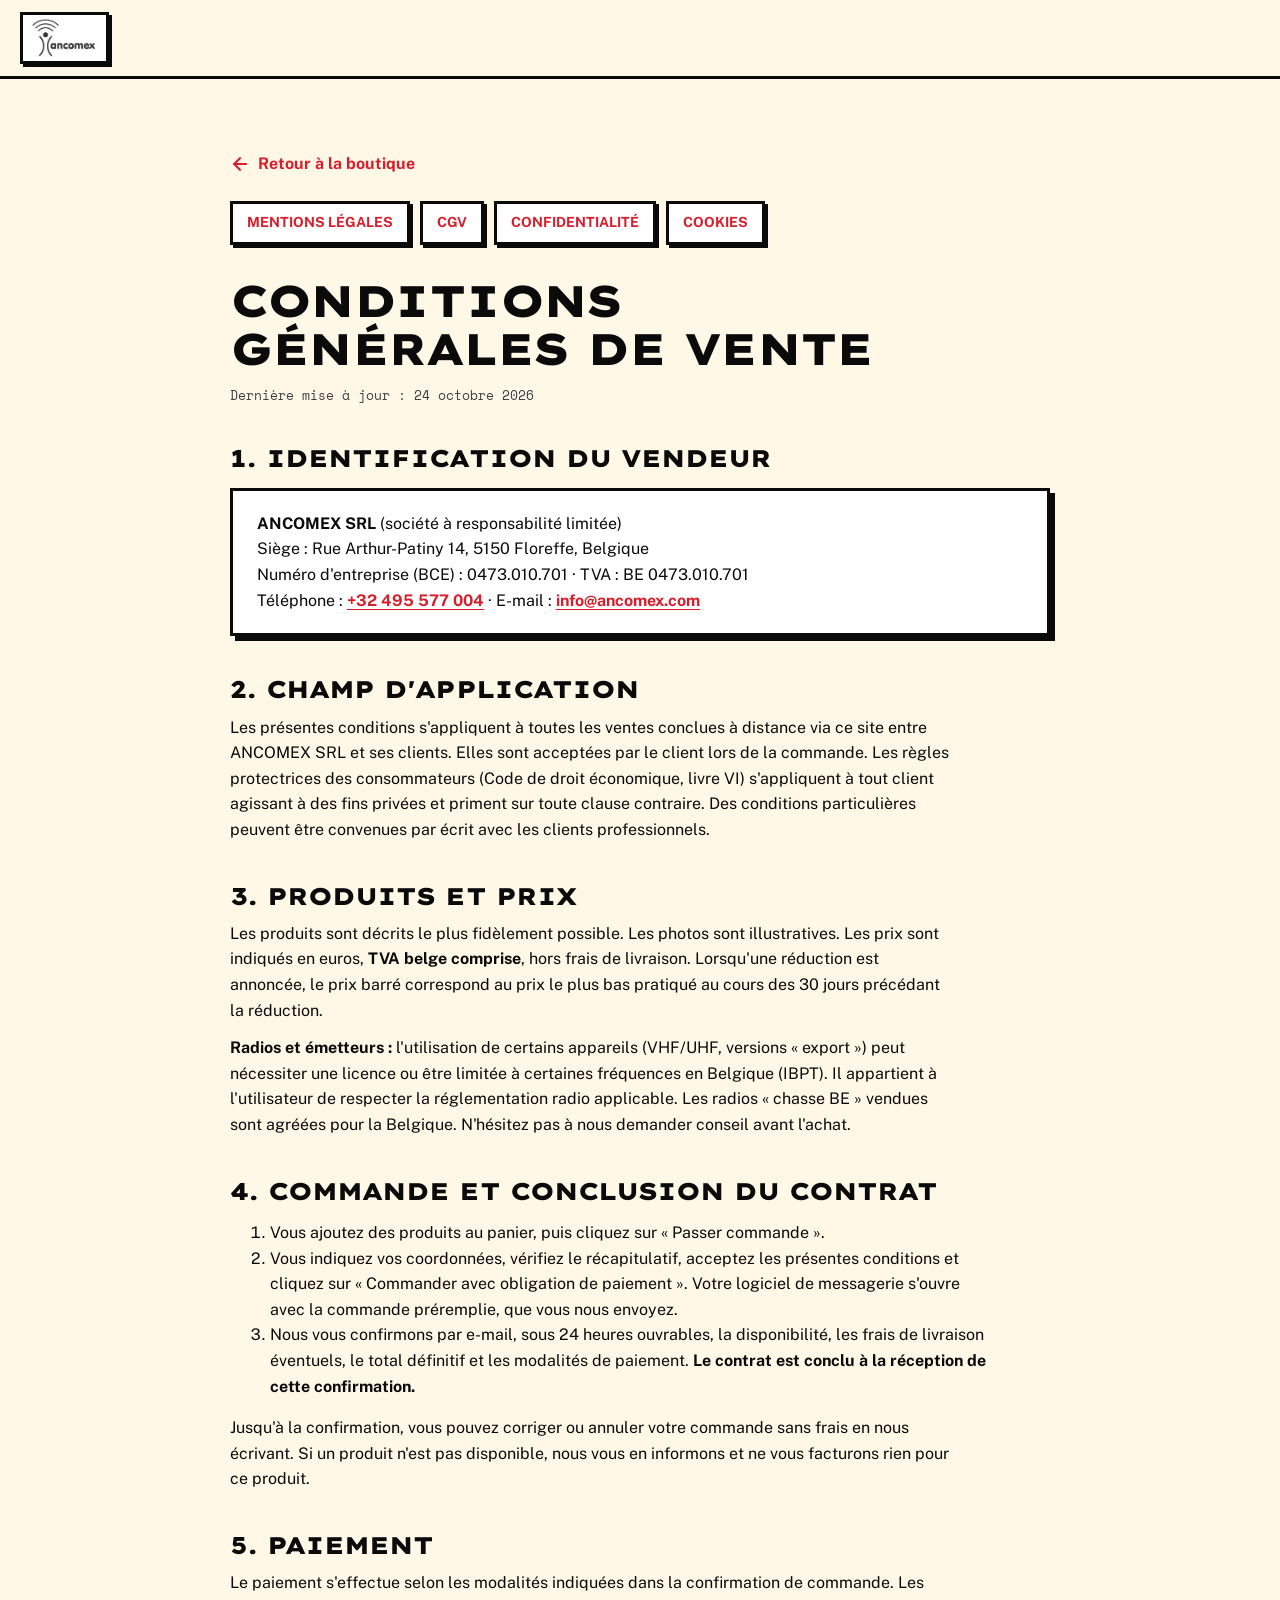
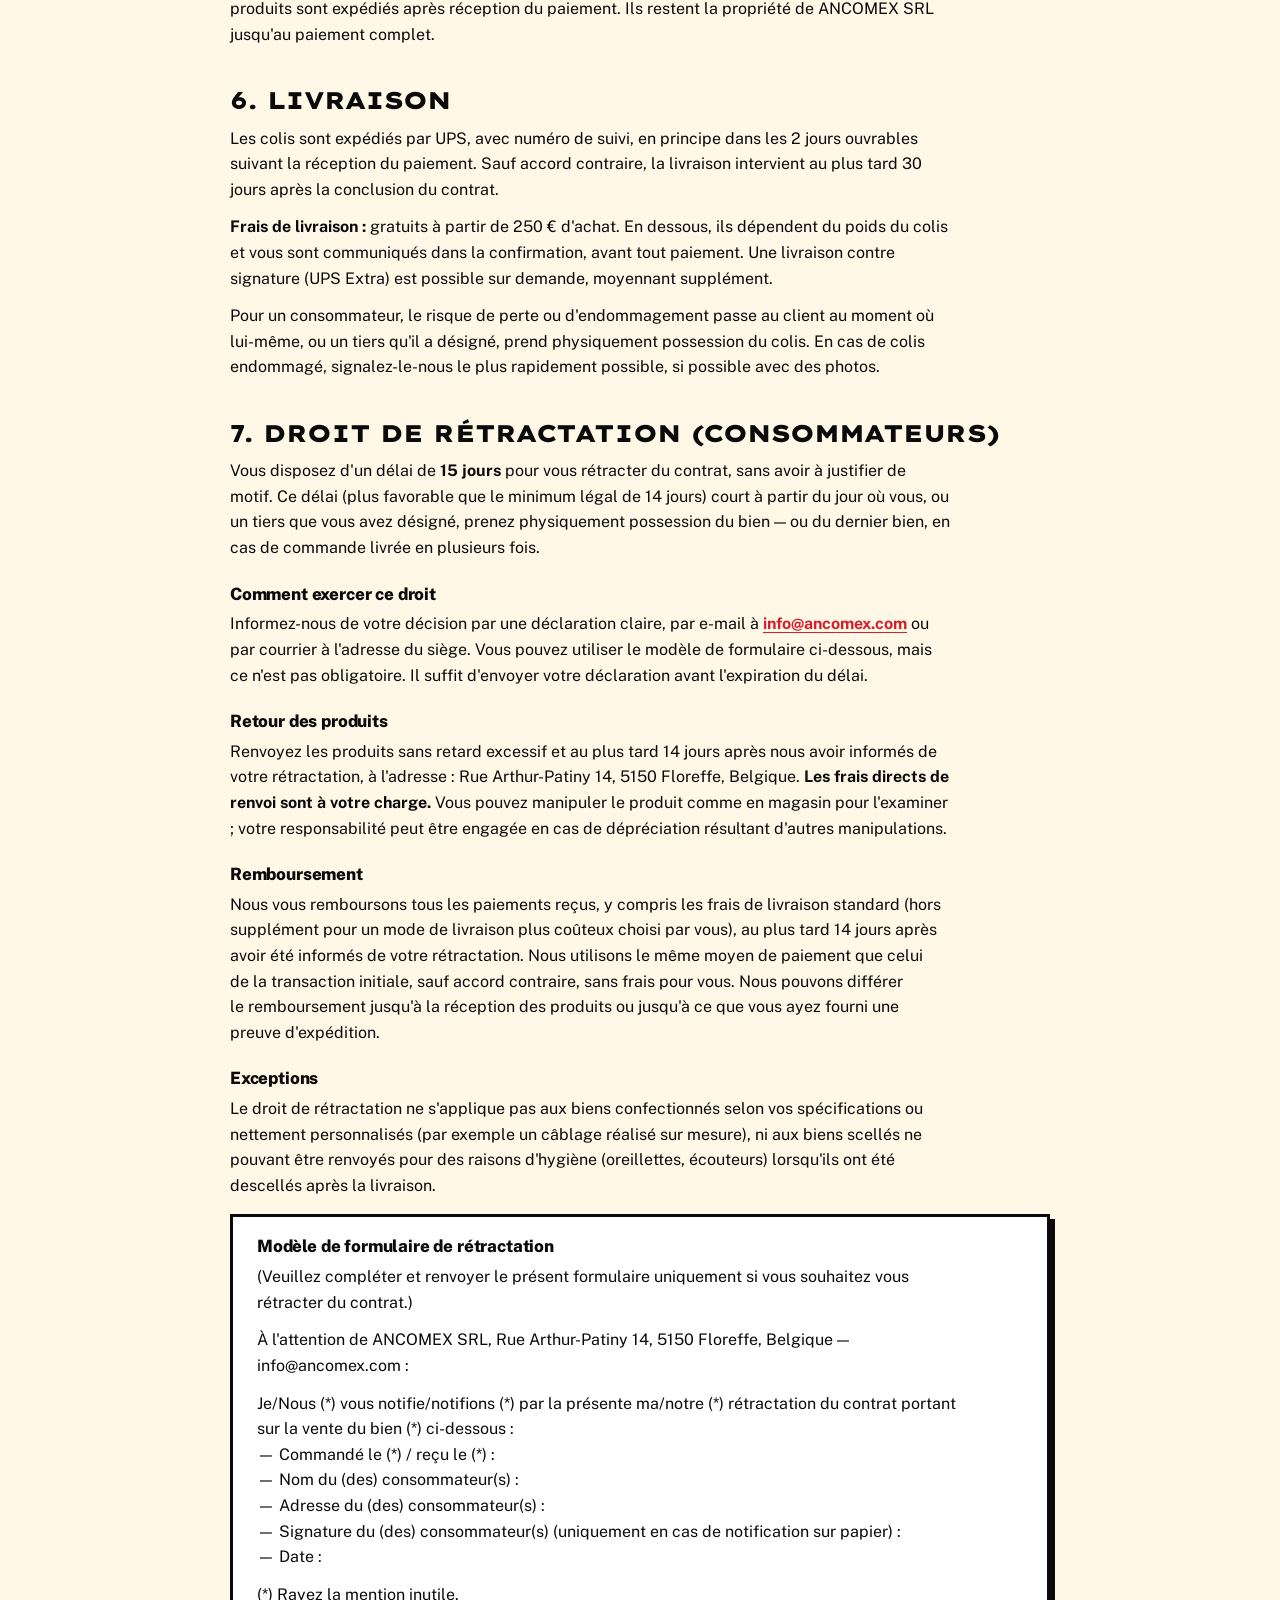
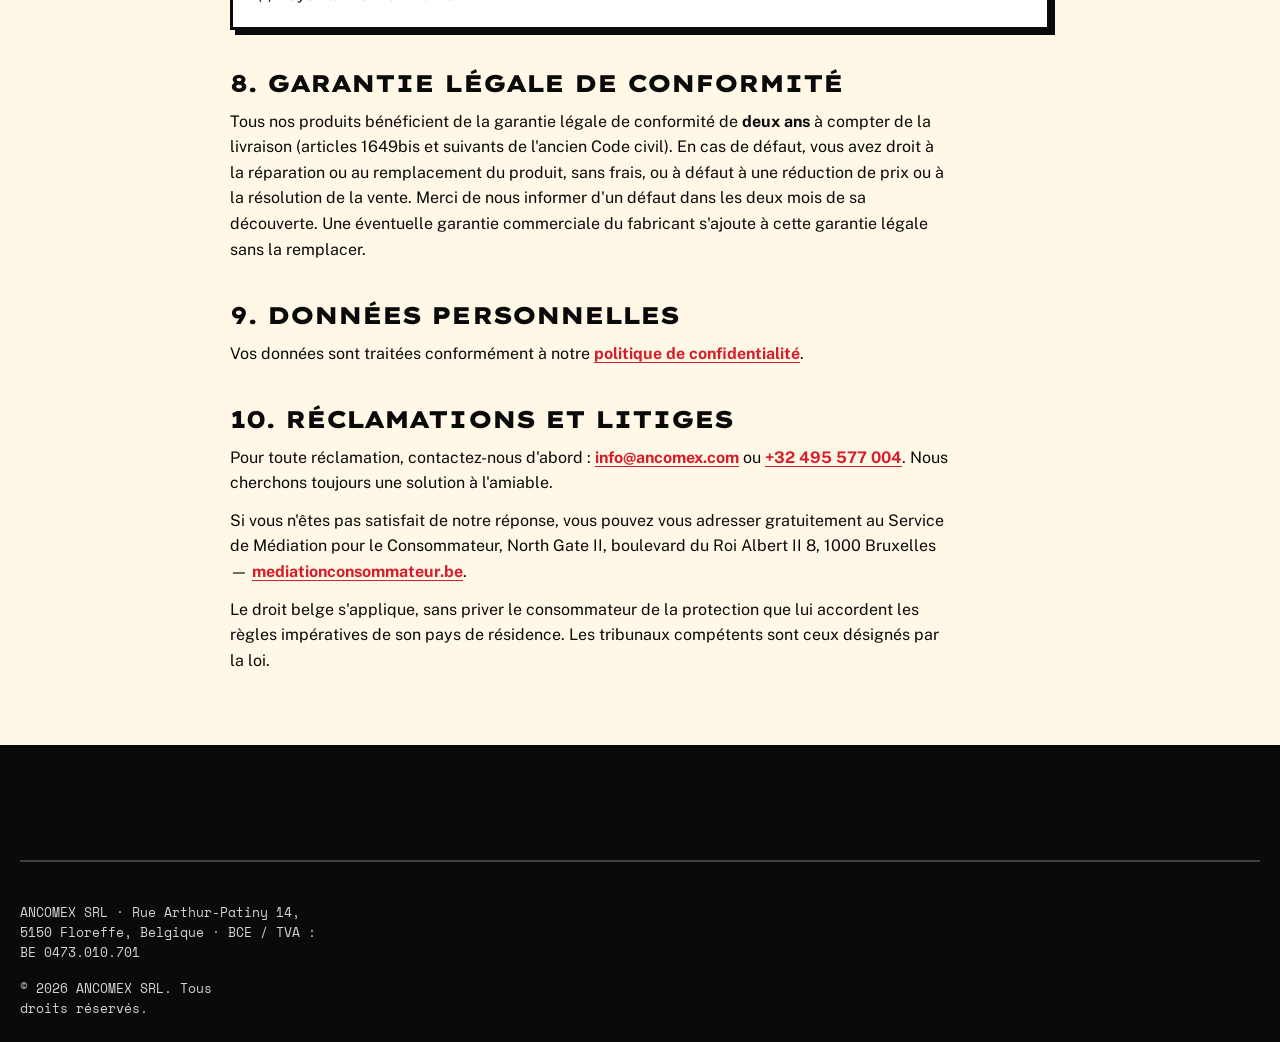
==== commit 3727b05e: "Ajouter le logo Ancomex en haut à gauche Co-Authored-By: Claude Opus 5.5 <noreply@anthropic.com>" ====
--- a/cgv.html
+++ b/cgv.html
@@ -7,7 +7,7 @@
   <meta name="description" content="Conditions générales de vente d'Ancomex : commande, prix, livraison, droit de rétractation et garantie légale.">
   <meta name="theme-color" content="#FFD60A">
   <link rel="icon" href="favicon.svg?v=4" type="image/svg+xml">
-  <link rel="stylesheet" href="styles-v5.css">
+  <link rel="stylesheet" href="styles-v6.css">
 </head>
 <body>
   <a class="skip" href="#main">Aller au contenu</a>
@@ -17,8 +17,7 @@
   <header class="header">
     <div class="container header__in">
       <a class="logo" href="index.html" aria-label="Ancomex, accueil">
-        <span class="logo__mark" aria-hidden="true">A</span>
-        <span class="logo__txt">ANCOMEX<small>srl</small></span>
+        <img class="logo__img" src="img/ancomex-logo.jpg" alt="Ancomex" width="160" height="91">
       </a>
     </div>
   </header>
--- a/styles-v6.css
+++ b/styles-v6.css
@@ -0,0 +1,375 @@
+/* Polices auto-hébergées (SIL Open Font License) — aucun appel à Google */
+@font-face { font-family: "Lexend Mega"; font-style: normal; font-weight: 600; font-display: swap; src: url("fonts/lexend-mega-600.woff2") format("woff2"); unicode-range: U+0000-00FF, U+0131, U+0152-0153, U+02BB-02BC, U+02C6, U+02DA, U+02DC, U+0304, U+0308, U+0329, U+2000-206F, U+20AC, U+2122, U+2191, U+2193, U+2212, U+2215, U+FEFF, U+FFFD; }
+@font-face { font-family: "Lexend Mega"; font-style: normal; font-weight: 800; font-display: swap; src: url("fonts/lexend-mega-600.woff2") format("woff2"); unicode-range: U+0000-00FF, U+0131, U+0152-0153, U+02BB-02BC, U+02C6, U+02DA, U+02DC, U+0304, U+0308, U+0329, U+2000-206F, U+20AC, U+2122, U+2191, U+2193, U+2212, U+2215, U+FEFF, U+FFFD; }
+@font-face { font-family: "Public Sans"; font-style: normal; font-weight: 400; font-display: swap; src: url("fonts/public-sans-400.woff2") format("woff2"); unicode-range: U+0000-00FF, U+0131, U+0152-0153, U+02BB-02BC, U+02C6, U+02DA, U+02DC, U+0304, U+0308, U+0329, U+2000-206F, U+20AC, U+2122, U+2191, U+2193, U+2212, U+2215, U+FEFF, U+FFFD; }
+@font-face { font-family: "Public Sans"; font-style: normal; font-weight: 500; font-display: swap; src: url("fonts/public-sans-400.woff2") format("woff2"); unicode-range: U+0000-00FF, U+0131, U+0152-0153, U+02BB-02BC, U+02C6, U+02DA, U+02DC, U+0304, U+0308, U+0329, U+2000-206F, U+20AC, U+2122, U+2191, U+2193, U+2212, U+2215, U+FEFF, U+FFFD; }
+@font-face { font-family: "Public Sans"; font-style: normal; font-weight: 700; font-display: swap; src: url("fonts/public-sans-400.woff2") format("woff2"); unicode-range: U+0000-00FF, U+0131, U+0152-0153, U+02BB-02BC, U+02C6, U+02DA, U+02DC, U+0304, U+0308, U+0329, U+2000-206F, U+20AC, U+2122, U+2191, U+2193, U+2212, U+2215, U+FEFF, U+FFFD; }
+@font-face { font-family: "Public Sans"; font-style: normal; font-weight: 800; font-display: swap; src: url("fonts/public-sans-400.woff2") format("woff2"); unicode-range: U+0000-00FF, U+0131, U+0152-0153, U+02BB-02BC, U+02C6, U+02DA, U+02DC, U+0304, U+0308, U+0329, U+2000-206F, U+20AC, U+2122, U+2191, U+2193, U+2212, U+2215, U+FEFF, U+FFFD; }
+@font-face { font-family: "Space Mono"; font-style: normal; font-weight: 400; font-display: swap; src: url("fonts/space-mono-400.woff2") format("woff2"); unicode-range: U+0000-00FF, U+0131, U+0152-0153, U+02BB-02BC, U+02C6, U+02DA, U+02DC, U+0304, U+0308, U+0329, U+2000-206F, U+20AC, U+2122, U+2191, U+2193, U+2212, U+2215, U+FEFF, U+FFFD; }
+@font-face { font-family: "Space Mono"; font-style: normal; font-weight: 700; font-display: swap; src: url("fonts/space-mono-700.woff2") format("woff2"); unicode-range: U+0000-00FF, U+0131, U+0152-0153, U+02BB-02BC, U+02C6, U+02DA, U+02DC, U+0304, U+0308, U+0329, U+2000-206F, U+20AC, U+2122, U+2191, U+2193, U+2212, U+2215, U+FEFF, U+FFFD; }
+
+/* Ancomex — UI UX Pro Max: Neubrutalism + Bento Box Grid
+   Hard 3px borders, 5px offset shadows, flat saturated colors, no gradients.
+   Type: Lexend Mega (display) + Public Sans (body) + Space Mono (data). */
+:root {
+  --ink: #0A0A0A;
+  --paper: #FFF8E7;
+  --surface: #FFFFFF;
+  --surface-2: #FFF1C9;
+  --yellow: #FFD60A;
+  --red: #D61F2C;
+  --red-press: #B3141F;
+  --blue: #2B59FF;
+  --green: #0B7A3E;
+  --fg: #0A0A0A;
+  --muted: #3F3F46;
+  --on-red: #FFFFFF;
+  --line: var(--ink);
+  --shadow-c: var(--ink);
+  --bw: 3px;
+  --sh: 5px;
+  --radius: 4px;
+  --font-display: "Lexend Mega", "Arial Black", sans-serif;
+  --font-body: "Public Sans", system-ui, sans-serif;
+  --font-mono: "Space Mono", ui-monospace, monospace;
+  --ease: cubic-bezier(.3, .7, .2, 1);
+  color-scheme: light;
+}
+@media (prefers-color-scheme: dark) {
+  :root:not([data-theme="light"]) {
+    --paper: #111111; --surface: #1C1C1C; --surface-2: #26231A;
+    --fg: #FFF8E7; --muted: #D4D4D8; --line: #FFF8E7; --shadow-c: #FFD60A;
+    --red: #E5323E; --green: #34D27B;
+    color-scheme: dark;
+  }
+}
+
+*, *::before, *::after { box-sizing: border-box; }
+html { scroll-behavior: smooth; scroll-padding-top: 96px; -webkit-text-size-adjust: 100%; }
+body { margin: 0; background: var(--paper); color: var(--fg); font: 400 16px/1.6 var(--font-body); overflow-x: hidden; }
+img { max-width: 100%; display: block; }
+h1, h2, h3, h4 { margin: 0; line-height: 1.1; text-wrap: balance; }
+h1, h2 { font-family: var(--font-display); font-weight: 800; letter-spacing: -.04em; text-transform: uppercase; }
+h3, h4 { font-family: var(--font-body); font-weight: 800; letter-spacing: -.01em; }
+p { margin: 0; text-wrap: pretty; }
+a { color: inherit; }
+button { font: inherit; color: inherit; cursor: pointer; }
+mark { background: var(--yellow); color: var(--ink); padding: 0 .15em; box-decoration-break: clone; -webkit-box-decoration-break: clone; }
+.mono { font-family: var(--font-mono); font-variant-numeric: tabular-nums; }
+:focus-visible { outline: 3px solid var(--blue); outline-offset: 3px; }
+.sr-only { position: absolute; width: 1px; height: 1px; overflow: hidden; clip: rect(0 0 0 0); white-space: nowrap; }
+.skip { position: absolute; left: 16px; top: -60px; z-index: 100; background: var(--yellow); color: var(--ink); border: var(--bw) solid var(--ink); padding: 10px 16px; font-weight: 800; }
+.skip:focus { top: 12px; }
+.container { width: min(1240px, 100% - 32px); margin-inline: auto; }
+.ic { width: 20px; height: 20px; fill: none; stroke: currentColor; stroke-width: 2.5; stroke-linecap: square; stroke-linejoin: miter; flex: none; }
+
+/* Shared brutal box */
+.card, .tile, .cat, .form, .search input, .select select, .field input, .field textarea, .chip, .btn, .btn-icon, .btn-cart, .add, .drawer, .modal, .toast, .summary, .qty, .line img {
+  border: var(--bw) solid var(--line);
+  border-radius: var(--radius);
+}
+.lift { box-shadow: var(--sh) var(--sh) 0 var(--shadow-c); }
+
+/* Topbar */
+.topbar { background: var(--ink); color: #FFF8E7; font-size: 14px; font-weight: 500; border-bottom: var(--bw) solid var(--ink); }
+.topbar__in { display: flex; gap: 24px; align-items: center; min-height: 40px; flex-wrap: wrap; }
+.topbar a { display: inline-flex; gap: 6px; align-items: center; text-decoration: none; }
+.topbar a:hover { text-decoration: underline; text-underline-offset: 3px; }
+.topbar .ic { width: 16px; height: 16px; }
+.topbar__note { margin-left: auto; background: var(--yellow); color: var(--ink); padding: 2px 10px; font-weight: 800; font-family: var(--font-mono); font-size: 13px; }
+@media (max-width: 640px) { .topbar__note, .topbar a[href^="mailto"] { display: none; } }
+
+/* Header */
+.header { position: sticky; top: 0; z-index: 40; background: var(--paper); border-bottom: var(--bw) solid var(--line); }
+.header__in { display: flex; align-items: center; gap: 24px; min-height: 76px; }
+.logo { display: inline-flex; align-items: center; gap: 10px; text-decoration: none; }
+.logo__mark { width: 44px; height: 44px; display: grid; place-items: center; background: var(--red); color: #fff; font: 800 22px var(--font-display); border: var(--bw) solid var(--ink); box-shadow: 3px 3px 0 var(--ink); }
+.logo__txt { font: 800 18px/1 var(--font-display); letter-spacing: -.03em; }
+.logo__txt small { font: 700 11px var(--font-mono); margin-left: 6px; letter-spacing: 0; }
+.nav { display: flex; gap: 4px; margin-left: auto; }
+.nav a { text-decoration: none; font-weight: 700; padding: 10px 14px; border: var(--bw) solid transparent; transition: background-color .15s, border-color .15s; }
+.nav a:hover { background: var(--yellow); color: var(--ink); border-color: var(--ink); }
+.header__actions { display: flex; gap: 10px; align-items: center; }
+.btn-icon { width: 46px; height: 46px; display: inline-grid; place-items: center; background: var(--surface); box-shadow: 3px 3px 0 var(--shadow-c); transition: transform .12s var(--ease), box-shadow .12s var(--ease); }
+.btn-icon:hover { background: var(--yellow); color: var(--ink); }
+.btn-icon:active, .btn-cart:active, .btn:active, .add:active { transform: translate(3px, 3px); box-shadow: 0 0 0 var(--shadow-c); }
+.nav-toggle { display: none; }
+.btn-cart { position: relative; display: inline-flex; align-items: center; gap: 8px; height: 46px; padding: 0 16px; background: var(--yellow); color: var(--ink); font-weight: 800; box-shadow: 3px 3px 0 var(--shadow-c); transition: transform .12s var(--ease), box-shadow .12s var(--ease); }
+.btn-cart:hover { background: #FFE14D; }
+.badge { min-width: 24px; height: 24px; padding: 0 6px; background: var(--ink); color: var(--yellow); font: 700 12px var(--font-mono); display: inline-grid; place-items: center; border-radius: 99px; }
+.badge.bump { animation: bump .35s var(--ease); }
+@keyframes bump { 40% { transform: scale(1.4) rotate(-8deg); } }
+@media (max-width: 880px) {
+  .nav-toggle { display: inline-grid; }
+  .nav { position: absolute; inset: 76px 0 auto; flex-direction: column; background: var(--paper); border-bottom: var(--bw) solid var(--line); padding: 8px 16px 16px; gap: 4px; display: none; }
+  .nav.open { display: flex; }
+  .nav a { padding: 14px 12px; border-color: var(--line); }
+  .header__actions { margin-left: auto; }
+}
+@media (max-width: 420px) { .btn-cart__label { display: none; } .logo__txt { font-size: 15px; } }
+
+/* Buttons */
+.btn { display: inline-flex; align-items: center; justify-content: center; gap: 10px; min-height: 52px; padding: 0 22px; font-weight: 800; text-decoration: none; text-transform: uppercase; letter-spacing: .02em; font-size: 15px; box-shadow: var(--sh) var(--sh) 0 var(--shadow-c); transition: transform .12s var(--ease), box-shadow .12s var(--ease), background-color .15s; }
+.btn:hover { transform: translate(-2px, -2px); box-shadow: calc(var(--sh) + 2px) calc(var(--sh) + 2px) 0 var(--shadow-c); }
+.btn--primary { background: var(--red); color: var(--on-red); }
+.btn--primary:hover { background: var(--red-press); }
+.btn--light { background: var(--surface); color: var(--fg); }
+.btn--light:hover { background: var(--yellow); color: var(--ink); }
+.btn--block { width: 100%; }
+.btn[disabled] { opacity: .45; cursor: not-allowed; transform: none; }
+.link { display: inline-flex; gap: 8px; align-items: center; font-weight: 800; text-decoration: none; min-height: 44px; padding: 0 14px; border: var(--bw) solid var(--line); background: var(--surface); box-shadow: 3px 3px 0 var(--shadow-c); text-transform: uppercase; font-size: 14px; transition: background-color .15s; }
+.link:hover { background: var(--yellow); color: var(--ink); }
+
+/* Hero bento */
+.hero { padding-block: clamp(24px, 4vw, 48px) clamp(32px, 5vw, 56px); }
+.bento { display: grid; grid-template-columns: repeat(4, 1fr); grid-auto-rows: minmax(150px, auto); gap: 20px; }
+.tile { position: relative; background: var(--surface); box-shadow: var(--sh) var(--sh) 0 var(--shadow-c); padding: 28px; overflow: hidden; text-decoration: none; }
+a.tile { transition: transform .15s var(--ease), box-shadow .15s var(--ease); }
+a.tile:hover { transform: translate(-3px, -3px); box-shadow: calc(var(--sh) + 3px) calc(var(--sh) + 3px) 0 var(--shadow-c); }
+.tile--hero { grid-column: span 3; grid-row: span 2; background: var(--yellow); color: var(--ink); display: flex; flex-direction: column; justify-content: center; padding: clamp(28px, 4vw, 56px); }
+.tile--hero mark { background: var(--ink); color: var(--yellow); }
+.eyebrow { display: inline-block; align-self: flex-start; font: 700 13px var(--font-mono); text-transform: uppercase; letter-spacing: .06em; background: var(--ink); color: var(--yellow); padding: 4px 10px; margin-bottom: 20px; }
+.hero h1 { font-size: clamp(30px, 4.6vw, 62px); line-height: 1.04; }
+.lead { margin-top: 24px; font-size: clamp(16px, 1.5vw, 19px); font-weight: 500; max-width: 58ch; }
+.tile--hero .lead { color: var(--ink); }
+.hero__cta { display: flex; gap: 16px; flex-wrap: wrap; margin-top: 32px; }
+.tile--hero .btn { --shadow-c: var(--ink); border-color: var(--ink); }
+.tile--hero .btn--light { background: #fff; color: var(--ink); }
+.tile--product { grid-row: span 2; background: #fff; color: var(--ink); display: flex; flex-direction: column; padding: 20px; }
+.tile--product img { flex: 1; width: 100%; object-fit: contain; min-height: 180px; }
+.tile__caption { display: flex; flex-direction: column; gap: 2px; border-top: var(--bw) solid var(--ink); padding-top: 12px; margin-top: 8px; }
+.tile__caption strong { font-size: 17px; }
+.tile__caption s { opacity: .6; margin-left: 6px; }
+.sticker { position: absolute; top: 14px; right: 14px; z-index: 1; background: var(--red); color: #fff; font: 800 15px var(--font-mono); padding: 8px 12px; border: var(--bw) solid var(--ink); transform: rotate(6deg); box-shadow: 3px 3px 0 var(--ink); }
+.tile--stat { grid-column: span 2; display: flex; flex-direction: column; justify-content: space-between; gap: 8px; }
+.tile--stat strong { font-size: clamp(32px, 4vw, 52px); font-weight: 700; line-height: 1; letter-spacing: -.04em; }
+.tile--stat span { font-weight: 700; font-size: 17px; }
+.tile--red { background: var(--red); color: #fff; }
+.tile--black { background: var(--ink); color: var(--yellow); }
+@media (prefers-color-scheme: dark) { :root:not([data-theme="light"]) .tile--black { border-color: var(--yellow); } }
+.tile__arrow { position: absolute; right: 24px; bottom: 24px; width: 32px; height: 32px; transition: transform .2s var(--ease); }
+a.tile:hover .tile__arrow { transform: translateX(6px); }
+@media (max-width: 1000px) {
+  .bento { grid-template-columns: repeat(2, 1fr); }
+  .tile--hero { grid-column: span 2; grid-row: auto; }
+  .tile--product { grid-column: span 2; grid-row: auto; min-height: 340px; }
+  .tile--stat { grid-column: span 1; }
+}
+@media (max-width: 560px) {
+  .bento { grid-template-columns: 1fr; gap: 16px; }
+  .tile--hero, .tile--product, .tile--stat { grid-column: auto; }
+  .tile { padding: 22px; }
+}
+
+/* Ticker */
+.ticker { background: var(--ink); color: var(--yellow); border-block: var(--bw) solid var(--ink); overflow: hidden; }
+.ticker__track { list-style: none; margin: 0; padding: 14px 0; display: flex; gap: 48px; width: max-content; animation: ticker 40s linear infinite; }
+.ticker__track li { display: inline-flex; align-items: center; gap: 10px; font: 700 15px var(--font-mono); text-transform: uppercase; white-space: nowrap; }
+.ticker:hover .ticker__track { animation-play-state: paused; }
+@keyframes ticker { to { transform: translateX(-50%); } }
+
+/* Sections */
+.section { padding-block: clamp(56px, 8vw, 96px); }
+.section--alt { background: var(--surface-2); border-block: var(--bw) solid var(--line); }
+.section--dark { background: var(--red); color: #fff; border-block: var(--bw) solid var(--ink); }
+.section__head { margin-bottom: 36px; }
+.section__head--row { display: flex; justify-content: space-between; align-items: end; gap: 16px; flex-wrap: wrap; }
+.section__head h2 { font-size: clamp(26px, 3.6vw, 44px); }
+.section__head p { color: var(--muted); margin-top: 10px; font-weight: 500; }
+.section--dark .section__head p { color: #fff; }
+
+/* Categories bento */
+.cats { display: grid; grid-template-columns: repeat(4, 1fr); gap: 20px; }
+.cat { display: flex; flex-direction: column; gap: 16px; text-align: left; padding: 24px; background: var(--surface); box-shadow: var(--sh) var(--sh) 0 var(--shadow-c); transition: transform .15s var(--ease), box-shadow .15s var(--ease), background-color .15s; min-height: 200px; }
+.cat:hover { transform: translate(-3px, -3px); box-shadow: calc(var(--sh) + 3px) calc(var(--sh) + 3px) 0 var(--shadow-c); background: var(--yellow); color: var(--ink); }
+.cat:hover p { color: var(--ink); }
+.cat:nth-child(1) { grid-column: span 2; grid-row: span 2; background: var(--ink); color: #FFF8E7; }
+.cat:nth-child(1) p { color: #D4D4D8; }
+.cat:nth-child(1) h3 { font: 800 clamp(22px, 2.6vw, 32px)/1.1 var(--font-display); letter-spacing: -.04em; text-transform: uppercase; }
+.cat:nth-child(2) { grid-column: span 2; background: var(--yellow); color: var(--ink); }
+.cat:nth-child(2) p { color: var(--ink); }
+.cat:nth-child(1):hover { background: var(--red); color: #fff; }
+.cat:nth-child(1):hover p { color: #fff; }
+.cat:nth-child(2):hover { background: #fff; }
+.cat .ic { width: 52px; height: 52px; padding: 11px; background: var(--red); color: #fff; border: var(--bw) solid var(--ink); }
+.cat h3 { font-size: 19px; }
+.cat p { color: var(--muted); font-size: 15px; margin-top: 6px; }
+.cat__count { display: inline-block; margin-top: 14px; font: 700 13px var(--font-mono); background: var(--ink); color: var(--yellow); padding: 3px 8px; }
+.cat:nth-child(1) .cat__count { background: var(--yellow); color: var(--ink); }
+@media (prefers-color-scheme: dark) { :root:not([data-theme="light"]) .cat:nth-child(1) { background: #000; } :root:not([data-theme="light"]) .cat__count { background: var(--yellow); color: var(--ink); } }
+@media (max-width: 1000px) { .cats { grid-template-columns: repeat(2, 1fr); } .cat:nth-child(1) { grid-row: auto; } }
+@media (max-width: 560px) { .cats { grid-template-columns: 1fr; } .cat:nth-child(1), .cat:nth-child(2) { grid-column: auto; } .cat { min-height: 0; } }
+
+/* Toolbar + chips */
+.toolbar { display: flex; gap: 16px; margin-bottom: 20px; flex-wrap: wrap; }
+.search { flex: 1 1 320px; position: relative; display: flex; align-items: center; }
+.search .ic { position: absolute; left: 16px; pointer-events: none; }
+.search input, .select select, .field input, .field textarea { width: 100%; min-height: 52px; background: var(--surface); color: var(--fg); font: 500 16px var(--font-body); padding: 10px 14px; box-shadow: 3px 3px 0 var(--shadow-c); transition: box-shadow .12s, transform .12s; }
+.search input { padding-left: 48px; }
+.search input::placeholder { color: var(--muted); }
+.search input:focus, .select select:focus, .field input:focus, .field textarea:focus { outline: none; background: var(--surface-2); box-shadow: var(--sh) var(--sh) 0 var(--blue); }
+.select { flex: 0 0 240px; }
+.select select { font-weight: 700; cursor: pointer; }
+@media (max-width: 560px) { .select { flex: 1 1 100%; } }
+.chips { display: flex; gap: 10px; flex-wrap: wrap; margin-bottom: 32px; }
+.chip { min-height: 44px; padding: 0 16px; background: var(--surface); font-weight: 700; font-size: 14px; white-space: nowrap; transition: background-color .15s, transform .12s, box-shadow .12s; }
+.chip:hover { background: var(--yellow); color: var(--ink); }
+.chip[aria-pressed="true"] { background: var(--ink); color: var(--yellow); box-shadow: 3px 3px 0 var(--red); }
+@media (prefers-color-scheme: dark) { :root:not([data-theme="light"]) .chip[aria-pressed="true"] { background: var(--yellow); color: var(--ink); } }
+
+/* Product grid */
+.grid { display: grid; grid-template-columns: repeat(auto-fill, minmax(250px, 1fr)); gap: 24px; }
+.product { display: flex; flex-direction: column; background: var(--surface); box-shadow: var(--sh) var(--sh) 0 var(--shadow-c); transition: transform .15s var(--ease), box-shadow .15s var(--ease); }
+.product:hover { transform: translate(-3px, -3px); box-shadow: calc(var(--sh) + 3px) calc(var(--sh) + 3px) 0 var(--shadow-c); }
+.product__media { position: relative; aspect-ratio: 1; background: #fff; padding: 20px; border-bottom: var(--bw) solid var(--line); }
+.product__media img { width: 100%; height: 100%; object-fit: contain; transition: transform .3s var(--ease); }
+.product:hover .product__media img { transform: scale(1.05) rotate(-1.5deg); }
+.product__tags { position: absolute; top: 12px; left: 12px; display: flex; gap: 6px; flex-wrap: wrap; }
+.tag { font: 700 12px var(--font-mono); padding: 4px 8px; background: var(--red); color: #fff; border: 2px solid var(--ink); white-space: nowrap; }
+.tag--dark { background: var(--yellow); color: var(--ink); }
+.product__body { display: flex; flex-direction: column; gap: 8px; padding: 18px; flex: 1; }
+.product__brand { align-self: flex-start; font: 700 11px var(--font-mono); letter-spacing: .06em; text-transform: uppercase; border: 2px solid var(--line); padding: 2px 6px; }
+.product__name { font-size: 16px; line-height: 1.35; }
+.product__desc { font-size: 14px; color: var(--muted); }
+.product__stock { display: inline-flex; gap: 6px; align-items: center; font-size: 13px; font-weight: 700; color: var(--green); }
+.product__stock .ic { width: 16px; height: 16px; }
+.product__foot { display: flex; align-items: end; justify-content: space-between; gap: 8px; margin-top: auto; padding-top: 14px; border-top: 2px dashed var(--line); }
+.price { font: 700 21px var(--font-mono); letter-spacing: -.03em; font-variant-numeric: tabular-nums; }
+.price s { display: block; font-size: 13px; font-weight: 400; color: var(--muted); }
+.add { width: 48px; height: 48px; display: grid; place-items: center; background: var(--yellow); color: var(--ink); box-shadow: 3px 3px 0 var(--shadow-c); transition: background-color .15s, transform .12s, box-shadow .12s; }
+.add:hover { background: var(--red); color: #fff; }
+.add.done { background: var(--green); color: #fff; }
+.empty { text-align: center; color: var(--muted); padding: 48px 0; font-weight: 500; }
+.empty a { color: var(--red); font-weight: 800; }
+
+/* Brands */
+.brands { list-style: none; padding: 0; margin: 0; display: grid; grid-template-columns: repeat(4, 1fr); gap: 16px; }
+.brands li { background: #fff; color: var(--ink); border: var(--bw) solid var(--ink); box-shadow: var(--sh) var(--sh) 0 var(--ink); display: grid; place-items: center; min-height: 100px; font: 800 clamp(15px, 1.7vw, 20px) var(--font-display); letter-spacing: -.04em; text-transform: uppercase; transition: transform .15s var(--ease), background-color .15s; }
+.brands li:nth-child(odd) { transform: rotate(-1deg); }
+.brands li:nth-child(even) { transform: rotate(1deg); }
+.brands li:hover { transform: rotate(0) translate(-2px, -2px); background: var(--yellow); }
+@media (max-width: 640px) { .brands { grid-template-columns: repeat(2, 1fr); } }
+
+/* Contact + forms */
+.contact { display: grid; grid-template-columns: 1fr 1fr; gap: 48px; align-items: start; }
+.contact__info h2 { font-size: clamp(26px, 3.6vw, 44px); }
+.contact__info > p { color: var(--muted); margin-top: 16px; max-width: 48ch; font-weight: 500; }
+.contact__list { list-style: none; padding: 0; margin: 32px 0 0; display: grid; gap: 14px; }
+.contact__list li { display: flex; gap: 14px; align-items: center; font-weight: 700; }
+.contact__list .ic { width: 40px; height: 40px; padding: 8px; background: var(--yellow); color: var(--ink); border: var(--bw) solid var(--ink); }
+.contact__list a { text-decoration: underline; text-decoration-thickness: 2px; text-underline-offset: 4px; }
+.contact__list a:hover { background: var(--yellow); color: var(--ink); }
+@media (max-width: 880px) { .contact { grid-template-columns: 1fr; } }
+.form { display: grid; gap: 18px; padding: 32px; background: var(--surface); }
+.contact .form { box-shadow: 8px 8px 0 var(--shadow-c); }
+.form h3 { font: 800 22px var(--font-display); letter-spacing: -.04em; text-transform: uppercase; }
+.field { display: grid; gap: 8px; }
+.field label { font-weight: 800; font-size: 14px; text-transform: uppercase; letter-spacing: .03em; }
+.field textarea { resize: vertical; }
+.field.invalid input, .field.invalid textarea { border-color: var(--red); box-shadow: 3px 3px 0 var(--red); }
+.err { color: var(--red); font-size: 14px; font-weight: 700; }
+.hint { color: var(--muted); font-size: 14px; }
+.row2 { display: grid; grid-template-columns: 1fr 1fr; gap: 16px; }
+@media (max-width: 520px) { .row2 { grid-template-columns: 1fr; } .form { padding: 22px; } }
+
+/* Footer */
+.footer { background: var(--ink); color: #D4D4D8; padding-top: 64px; border-top: var(--bw) solid var(--ink); }
+.footer__in { display: grid; grid-template-columns: 2fr 1fr 1fr; gap: 32px; }
+.footer p { margin-top: 16px; max-width: 40ch; }
+.footer h4 { color: var(--yellow); font: 700 14px var(--font-mono); text-transform: uppercase; margin-bottom: 16px; }
+.footer ul { list-style: none; padding: 0; margin: 0; display: grid; gap: 10px; }
+.footer a, .footer button { text-decoration: none; background: none; border: 0; padding: 0; text-align: left; }
+.footer a:hover, .footer button:hover { color: var(--yellow); text-decoration: underline; }
+.footer .logo__txt { color: #fff; }
+.footer__bottom { border-top: 2px solid #3F3F46; margin-top: 48px; padding-block: 24px; font: 400 13px var(--font-mono); }
+@media (max-width: 720px) { .footer__in { grid-template-columns: 1fr; } }
+
+/* Drawer */
+.scrim { position: fixed; inset: 0; background: rgb(10 10 10 / .6); z-index: 60; opacity: 0; transition: opacity .2s; }
+.scrim.show { opacity: 1; }
+.drawer { position: fixed; top: 0; right: 0; height: 100dvh; width: min(440px, 100%); background: var(--paper); z-index: 70; display: flex; flex-direction: column; transform: translateX(110%); transition: transform .28s var(--ease); border-radius: 0; border-width: 0 0 0 var(--bw); }
+.drawer.open { transform: none; }
+.drawer__head { display: flex; justify-content: space-between; align-items: center; padding: 16px 24px; background: var(--yellow); color: var(--ink); border-bottom: var(--bw) solid var(--ink); }
+.drawer__head h2 { font-size: 20px; }
+.drawer__head .btn-icon { --shadow-c: var(--ink); border-color: var(--ink); background: #fff; color: var(--ink); }
+.drawer__body { flex: 1; overflow-y: auto; padding: 16px 24px; overscroll-behavior: contain; }
+.drawer__foot { border-top: var(--bw) solid var(--line); padding: 16px 24px calc(24px + env(safe-area-inset-bottom)); display: grid; gap: 16px; background: var(--surface); }
+.line { display: grid; grid-template-columns: 68px 1fr auto; gap: 14px; align-items: center; padding-block: 14px; border-bottom: 2px dashed var(--line); }
+.line img { width: 68px; height: 68px; object-fit: contain; background: #fff; padding: 4px; }
+.line__name { font-weight: 700; font-size: 14px; line-height: 1.35; }
+.line__price { font: 700 14px var(--font-mono); }
+.qty { display: inline-flex; align-items: center; margin-top: 8px; background: var(--surface); border-width: 2px; }
+.qty button { width: 38px; height: 38px; display: grid; place-items: center; background: none; border: 0; }
+.qty button:hover { background: var(--yellow); color: var(--ink); }
+.qty .ic { width: 16px; height: 16px; }
+.qty span { min-width: 28px; text-align: center; font: 700 15px var(--font-mono); }
+.line__remove { background: none; border: 0; width: 44px; height: 44px; display: grid; place-items: center; }
+.line__remove:hover { background: var(--red); color: #fff; }
+.cart-empty { text-align: center; padding: 48px 0; font-weight: 700; }
+.cart-empty .ic { width: 56px; height: 56px; margin: 0 auto 16px; }
+.total { display: flex; justify-content: space-between; align-items: baseline; font-weight: 800; text-transform: uppercase; }
+.total strong { font: 700 26px var(--font-mono); letter-spacing: -.03em; }
+.ship { font-size: 14px; font-weight: 500; }
+.ship__bar { height: 14px; background: var(--surface-2); margin-top: 8px; border: 2px solid var(--line); }
+.ship__bar i { display: block; height: 100%; background: var(--green); transition: width .4s var(--ease); }
+
+/* Modal */
+.modal { padding: 0; width: min(580px, 100% - 32px); background: var(--surface); color: var(--fg); box-shadow: 10px 10px 0 var(--shadow-c); }
+.modal::backdrop { background: rgb(10 10 10 / .65); }
+.modal .form { border: 0; }
+.modal__head { display: flex; justify-content: space-between; align-items: center; gap: 16px; }
+.modal__head h2 { font-size: 20px; }
+.summary { background: var(--surface-2); padding: 16px; font-size: 14px; display: grid; gap: 8px; border-width: 2px; }
+.summary div { display: flex; justify-content: space-between; gap: 12px; }
+.summary strong { font-family: var(--font-mono); }
+
+/* Toast */
+.toast { position: fixed; left: 50%; bottom: 24px; transform: translate(-50%, 24px); background: var(--yellow); color: var(--ink); border-color: var(--ink); padding: 12px 18px; box-shadow: var(--sh) var(--sh) 0 var(--ink); opacity: 0; pointer-events: none; transition: opacity .15s, transform .2s var(--ease); z-index: 80; max-width: calc(100% - 32px); font-weight: 800; }
+.toast.show { opacity: 1; transform: translate(-50%, 0); }
+
+/* Reveal */
+.reveal { opacity: 0; transform: translateY(18px); transition: opacity .45s var(--ease), transform .45s var(--ease); }
+.reveal.in { opacity: 1; transform: none; }
+.product.reveal.in:hover, .cat.reveal.in:hover { transform: translate(-3px, -3px); }
+
+@media (prefers-reduced-motion: reduce) {
+  html { scroll-behavior: auto; }
+  *, *::before, *::after { animation: none !important; transition-duration: .01ms !important; }
+  .ticker__track { flex-wrap: wrap; width: auto; justify-content: center; gap: 16px 32px; padding-inline: 16px; }
+  .ticker__track li[aria-hidden="true"] { display: none; }
+  .reveal { opacity: 1; transform: none; }
+}
+
+/* Legal pages + compliance UI */
+.legal { padding-block: clamp(40px, 6vw, 72px); }
+.legal__in { max-width: 820px; }
+.legal h1 { font-size: clamp(26px, 4vw, 44px); margin-bottom: 12px; }
+.legal .updated { font: 400 13px var(--font-mono); color: var(--muted); margin-bottom: 32px; }
+.legal h2 { font-size: clamp(18px, 2.2vw, 24px); margin: 40px 0 12px; }
+.legal h3 { font-size: 17px; margin: 24px 0 8px; }
+.legal p, .legal li { max-width: 72ch; }
+.legal p + p { margin-top: 12px; }
+.legal ul { padding-left: 20px; display: grid; gap: 6px; }
+.legal a { color: var(--red); font-weight: 700; text-underline-offset: 3px; }
+.legal .box { background: var(--surface); border: var(--bw) solid var(--line); box-shadow: var(--sh) var(--sh) 0 var(--shadow-c); padding: 20px 24px; margin-top: 16px; }
+.legal table { display: block; overflow-x: auto; width: 100%; border-collapse: collapse; margin-top: 12px; font-size: 15px; }
+.legal th, .legal td { border: 2px solid var(--line); padding: 10px 12px; text-align: left; vertical-align: top; }
+.legal th { background: var(--yellow); color: var(--ink); }
+.legal__nav { display: flex; flex-wrap: wrap; gap: 10px; margin-bottom: 32px; }
+.back { display: inline-flex; gap: 8px; align-items: center; font-weight: 800; text-decoration: none; margin-bottom: 24px; }
+.back .ic { transform: rotate(180deg); }
+.check { display: grid; grid-template-columns: 24px 1fr; gap: 12px; align-items: start; font-size: 15px; }
+.check input { width: 24px; height: 24px; margin: 0; accent-color: var(--red); }
+.check a { color: var(--red); font-weight: 700; }
+.privacy-note { font-size: 13px; color: var(--muted); }
+.privacy-note a { color: inherit; font-weight: 700; }
+.price-note { font-size: 13px; color: var(--muted); margin-top: 24px; }
+.footer__legal { display: flex; flex-wrap: wrap; gap: 8px 20px; margin-top: 12px; }
+.footer__legal a { text-decoration: underline; text-underline-offset: 3px; }
+.footer__id { margin-top: 8px; }
+
+/* Logo Ancomex (image d'origine, fond blanc) posé comme une étiquette */
+.logo__img { display: block; height: 52px; width: auto; background: #fff; padding: 4px 8px; border: var(--bw) solid var(--ink); box-shadow: 3px 3px 0 var(--ink); transition: transform .12s var(--ease), box-shadow .12s var(--ease); }
+.logo:hover .logo__img { transform: translate(-2px, -2px); box-shadow: 5px 5px 0 var(--ink); }
+.footer .logo__img { box-shadow: 3px 3px 0 var(--yellow); }
+@media (max-width: 420px) { .logo__img { height: 44px; padding: 3px 6px; } }
